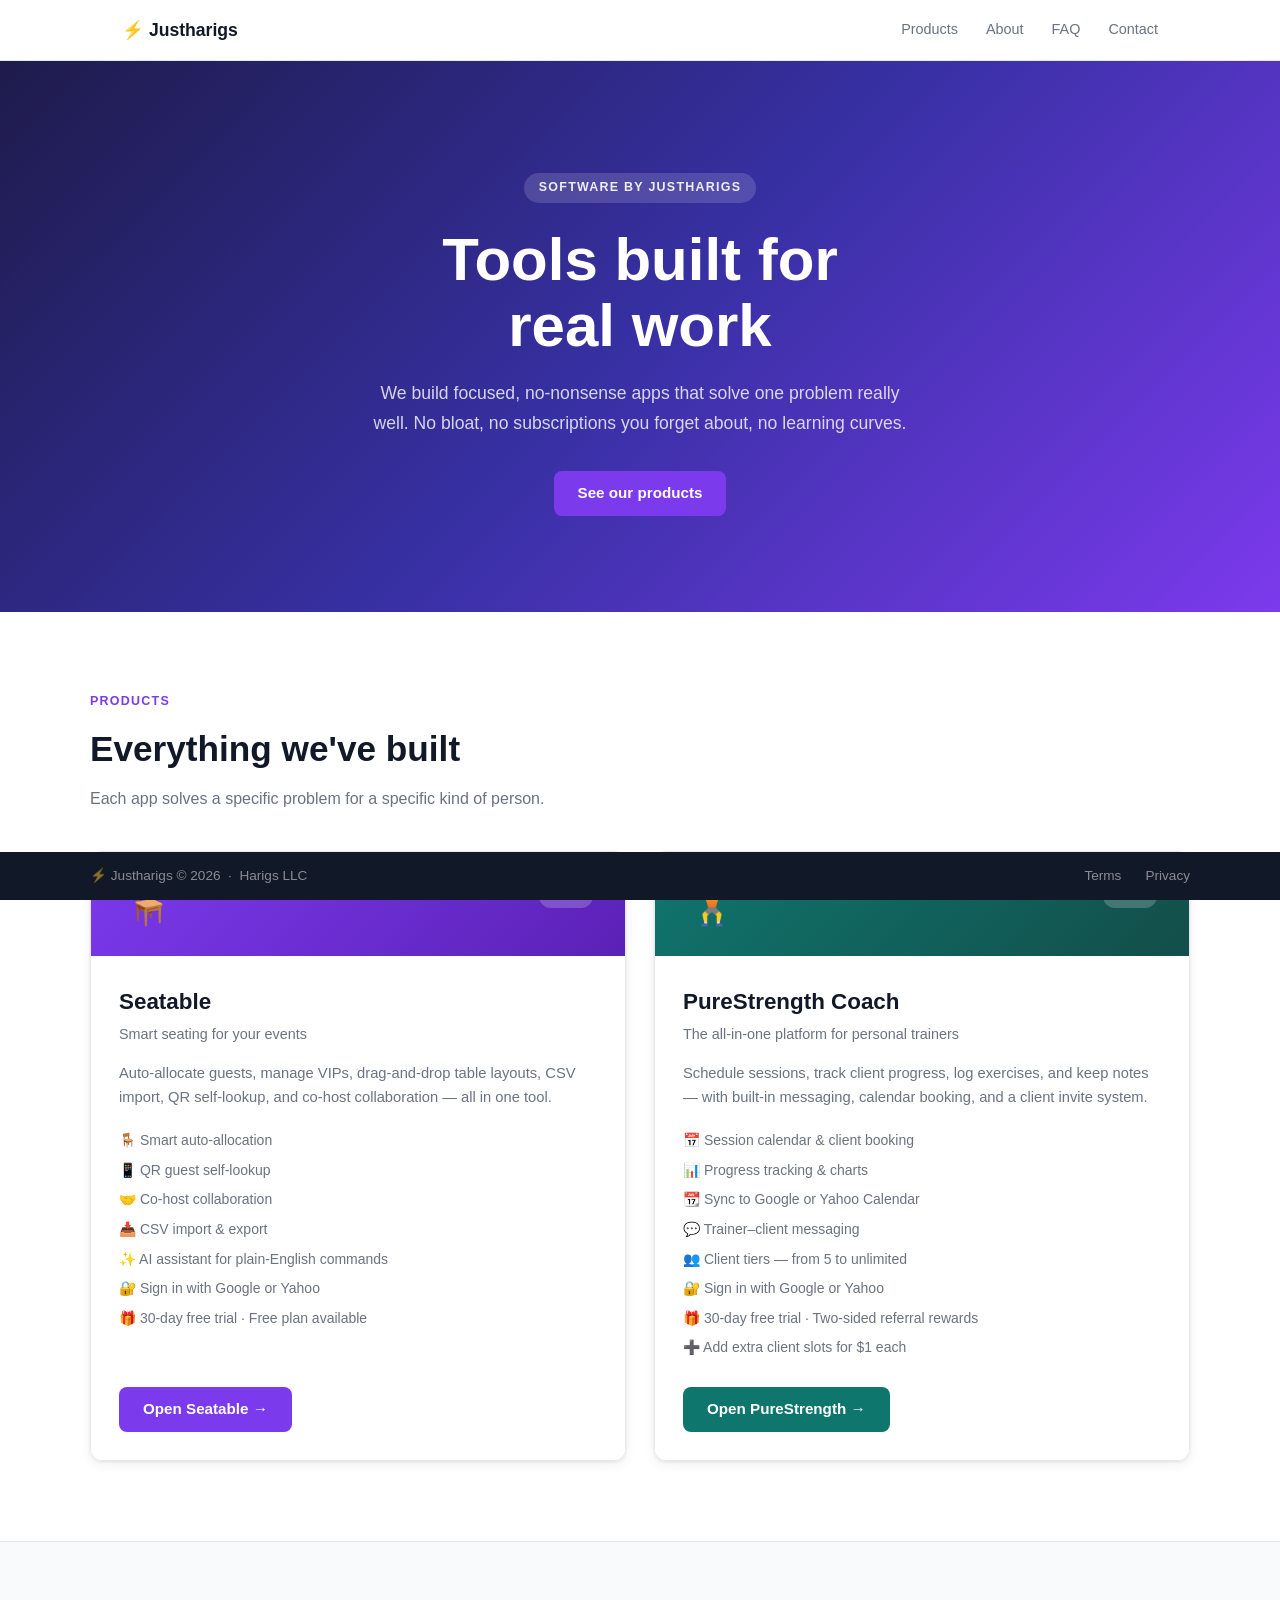
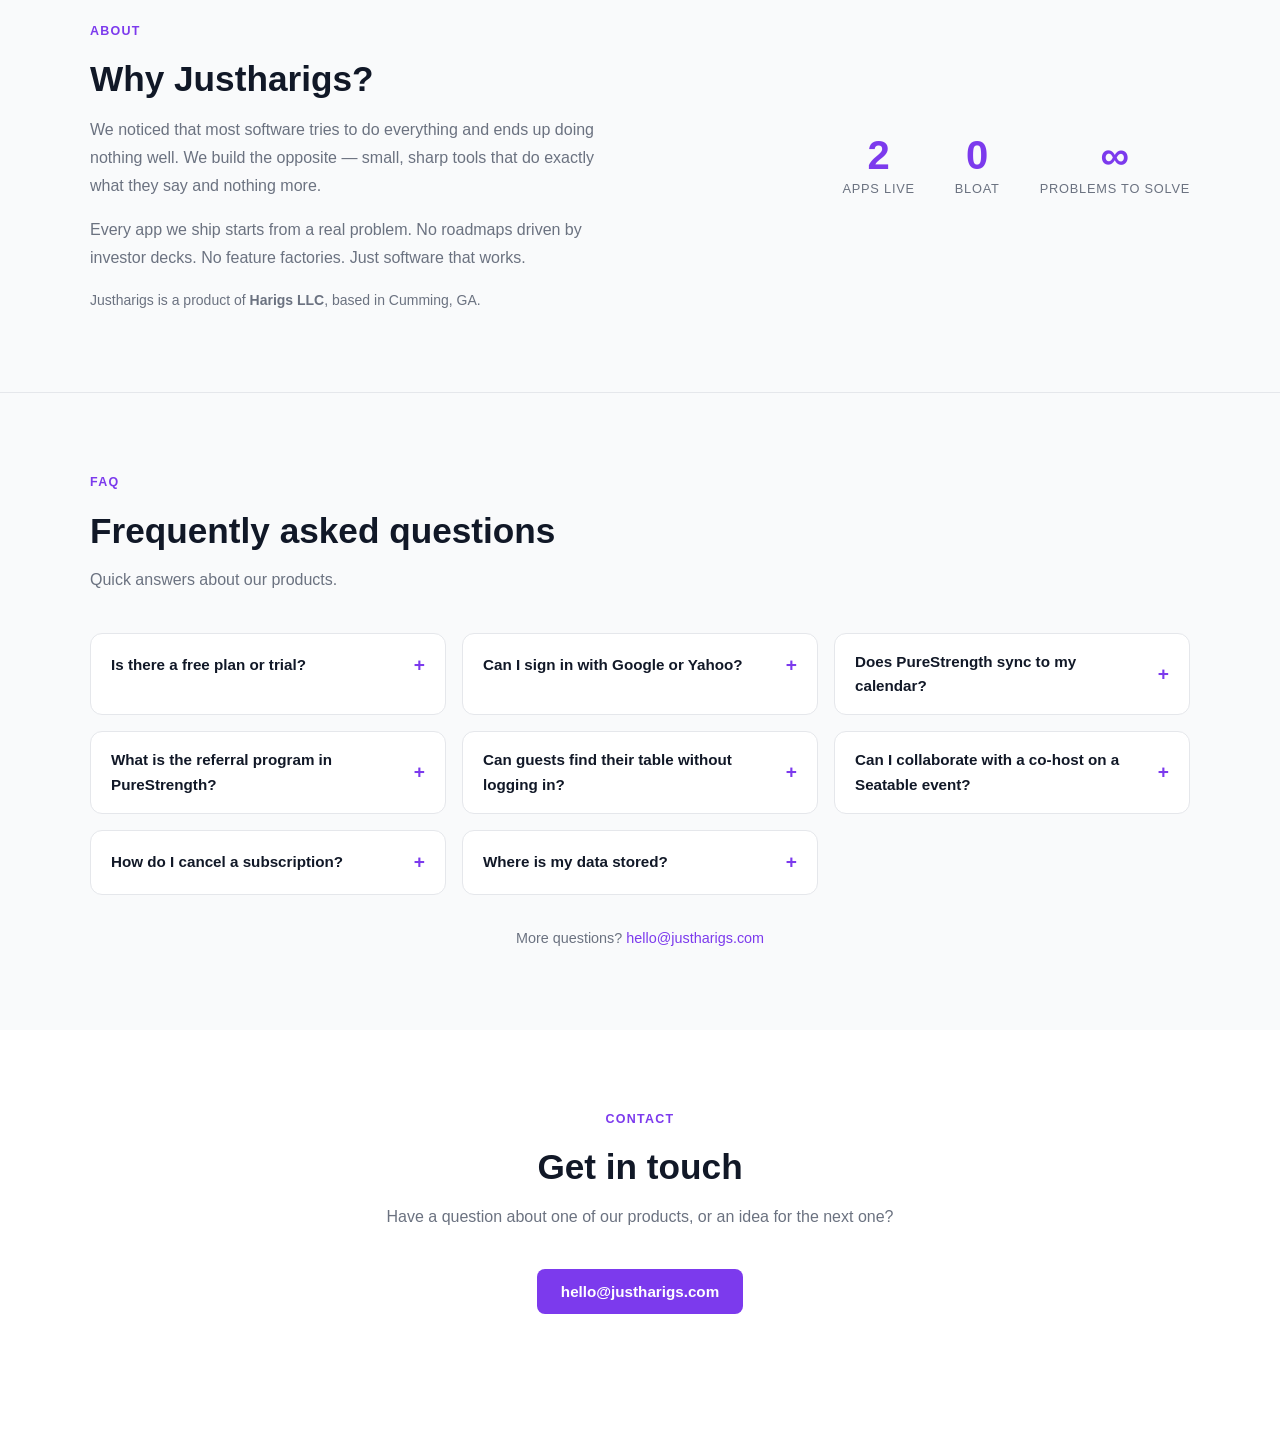
==== index.html @ 5dafa881 "fix: fixed footer, remove duplicate nav links, update Yahoo privacy - Footer is now position: fixed " ====
<!DOCTYPE html>
<html lang="en">
<head>
  <meta charset="UTF-8" />
  <meta name="viewport" content="width=device-width, initial-scale=1.0" />
  <title>Justharigs — Tools built for real work</title>
  <link rel="icon" href="data:image/svg+xml,<svg xmlns=%22http://www.w3.org/2000/svg%22 viewBox=%220 0 100 100%22><text y=%22.9em%22 font-size=%2290%22>⚡</text></svg>">
  <link rel="stylesheet" href="css/style.css" />
</head>
<body>

  <!-- HEADER -->
  <header class="site-header">
    <div class="header-inner">
      <a href="/" class="logo">⚡ Justharigs</a>
      <nav class="header-nav">
        <a href="#products" class="nav-link">Products</a>
        <a href="#about" class="nav-link">About</a>
        <a href="#faq" class="nav-link">FAQ</a>
        <a href="#contact" class="nav-link">Contact</a>
      </nav>
    </div>
  </header>

  <!-- HERO -->
  <section class="hero">
    <div class="hero-inner">
      <div class="hero-label">Software by Justharigs</div>
      <h1>Tools built for<br>real work</h1>
      <p class="hero-sub">We build focused, no-nonsense apps that solve one problem really well. No bloat, no subscriptions you forget about, no learning curves.</p>
      <a href="#products" class="btn btn-primary">See our products</a>
    </div>
  </section>

  <!-- PRODUCTS -->
  <section class="products" id="products">
    <div class="section-inner">
      <div class="section-label">Products</div>
      <h2>Everything we've built</h2>
      <p class="section-sub">Each app solves a specific problem for a specific kind of person.</p>

      <div class="product-grid">

        <!-- Seatable -->
        <div class="product-card">
          <div class="product-card-header" style="background: linear-gradient(135deg, #7C3AED, #5B21B6)">
            <div class="product-icon">🪑</div>
            <div class="product-badge">Beta</div>
          </div>
          <div class="product-card-body">
            <h3>Seatable</h3>
            <p class="product-tagline">Smart seating for your events</p>
            <p class="product-desc">Auto-allocate guests, manage VIPs, drag-and-drop table layouts, CSV import, QR self-lookup, and co-host collaboration — all in one tool.</p>
            <ul class="product-features">
              <li>🪑 Smart auto-allocation</li>
              <li>📱 QR guest self-lookup</li>
              <li>🤝 Co-host collaboration</li>
              <li>📥 CSV import &amp; export</li>
              <li>✨ AI assistant for plain-English commands</li>
              <li>🔐 Sign in with Google or Yahoo</li>
              <li>🎁 30-day free trial · Free plan available</li>
            </ul>
            <div class="product-card-footer">
              <a href="https://seatablebeta.justharigs.com" class="btn btn-primary" target="_blank" rel="noopener">Open Seatable →</a>
            </div>
          </div>
        </div>

        <!-- PureStrength Coach -->
        <div class="product-card">
          <div class="product-card-header" style="background: linear-gradient(135deg, #0F766E, #134E4A)">
            <div class="product-icon">🏋️</div>
            <div class="product-badge">Beta</div>
          </div>
          <div class="product-card-body">
            <h3>PureStrength Coach</h3>
            <p class="product-tagline">The all-in-one platform for personal trainers</p>
            <p class="product-desc">Schedule sessions, track client progress, log exercises, and keep notes — with built-in messaging, calendar booking, and a client invite system.</p>
            <ul class="product-features">
              <li>📅 Session calendar &amp; client booking</li>
              <li>📊 Progress tracking &amp; charts</li>
              <li>📆 Sync to Google or Yahoo Calendar</li>
              <li>💬 Trainer–client messaging</li>
              <li>👥 Client tiers — from 5 to unlimited</li>
              <li>🔐 Sign in with Google or Yahoo</li>
              <li>🎁 30-day free trial · Two-sided referral rewards</li>
              <li>➕ Add extra client slots for $1 each</li>
            </ul>
            <div class="product-card-footer">
              <a href="https://purestrengthdev.justharigs.com" class="btn btn-teal" target="_blank" rel="noopener">Open PureStrength →</a>
            </div>
          </div>
        </div>

      </div>
    </div>
  </section>

  <!-- PRICING - removed, to be added back dynamically later -->
  <!--
  <section class="pricing-section" id="pricing">
    <div class="section-inner">
      <div class="section-label">Pricing</div>
      <h2>Simple, transparent pricing</h2>
      <p class="section-sub">Both apps include a 30-day free trial. No credit card required to start.</p>

      <div class="pricing-app-block">
        <div class="pricing-app-title">
          <span class="pricing-app-icon">🪑</span>
          <span>Seatable</span>
          <span class="pricing-app-sub">Smart seating for your events</span>
        </div>
        <div class="pricing-grid">
          <div class="pricing-card">
            <div class="pricing-tier">Free</div>
            <div class="pricing-price"><span class="pricing-amount">$0</span><span class="pricing-period">/month</span></div>
            <ul class="pricing-features">
              <li>1 active event at a time</li>
              <li>Up to 5 tables per event</li>
              <li>Up to 25 guests per event</li>
              <li>Table layout &amp; drag-and-drop</li>
              <li>CSV import &amp; QR lookup</li>
            </ul>
            <a href="https://seatablebeta.justharigs.com" class="btn btn-outline-primary" target="_blank" rel="noopener">Get Started Free</a>
          </div>
          <div class="pricing-card">
            <div class="pricing-tier">Starter</div>
            <div class="pricing-price"><span class="pricing-amount">$3</span><span class="pricing-period">/month</span></div>
            <ul class="pricing-features">
              <li>3 active events at a time</li>
              <li>Up to 15 tables per event</li>
              <li>Up to 100 guests per event</li>
              <li>Table layout &amp; drag-and-drop</li>
              <li>CSV import &amp; QR lookup</li>
            </ul>
            <a href="https://seatablebeta.justharigs.com" class="btn btn-outline-primary" target="_blank" rel="noopener">Get Started</a>
          </div>
          <div class="pricing-card">
            <div class="pricing-tier">Occasional</div>
            <div class="pricing-price"><span class="pricing-amount">$5</span><span class="pricing-period">/month</span></div>
            <ul class="pricing-features">
              <li>5 active events at a time</li>
              <li>5 new events per month</li>
              <li>Unlimited tables</li>
              <li>Unlimited guests</li>
              <li>CSV import &amp; QR lookup</li>
            </ul>
            <a href="https://seatablebeta.justharigs.com" class="btn btn-outline-primary" target="_blank" rel="noopener">Get Started</a>
          </div>
          <div class="pricing-card pricing-card-popular">
            <div class="pricing-popular-badge">Most Popular</div>
            <div class="pricing-tier">Professional</div>
            <div class="pricing-price"><span class="pricing-amount">$10</span><span class="pricing-period">/month</span></div>
            <ul class="pricing-features">
              <li>Unlimited active events</li>
              <li>Unlimited events per month</li>
              <li>Unlimited tables &amp; guests</li>
              <li>Co-host collaboration</li>
              <li>✨ AI assistant</li>
            </ul>
            <a href="https://seatablebeta.justharigs.com" class="btn btn-primary" target="_blank" rel="noopener">Get Started</a>
          </div>
          <div class="pricing-card">
            <div class="pricing-tier">Enterprise</div>
            <div class="pricing-price"><span class="pricing-amount">$25</span><span class="pricing-period">/month</span></div>
            <ul class="pricing-features">
              <li>Unlimited active events</li>
              <li>Unlimited events per month</li>
              <li>Unlimited tables &amp; guests</li>
              <li>Co-host collaboration</li>
              <li>✨ AI assistant</li>
            </ul>
            <a href="https://seatablebeta.justharigs.com" class="btn btn-outline-primary" target="_blank" rel="noopener">Get Started</a>
          </div>
        </div>
      </div>

      <div class="pricing-app-block">
        <div class="pricing-app-title">
          <span class="pricing-app-icon">🏋️</span>
          <span>PureStrength Coach</span>
          <span class="pricing-app-sub">Personal trainer platform</span>
        </div>
        <div class="pricing-grid">
          <div class="pricing-card">
            <div class="pricing-tier">Starter</div>
            <div class="pricing-price"><span class="pricing-amount">$9</span><span class="pricing-period">/month</span></div>
            <ul class="pricing-features">
              <li>Up to 5 clients</li>
              <li>Session calendar</li>
              <li>Exercise library</li>
              <li>Progress tracking</li>
              <li>Google or Yahoo sign-in</li>
            </ul>
            <a href="https://purestrengthdev.justharigs.com/signup/trainer" class="btn btn-outline-teal" target="_blank" rel="noopener">Start Free Trial</a>
          </div>
          <div class="pricing-card">
            <div class="pricing-tier">Basic</div>
            <div class="pricing-price"><span class="pricing-amount">$19</span><span class="pricing-period">/month</span></div>
            <ul class="pricing-features">
              <li>Up to 15 clients</li>
              <li>Session calendar</li>
              <li>Exercise library</li>
              <li>Progress tracking</li>
              <li>Google or Yahoo sign-in</li>
            </ul>
            <a href="https://purestrengthdev.justharigs.com/signup/trainer" class="btn btn-outline-teal" target="_blank" rel="noopener">Start Free Trial</a>
          </div>
          <div class="pricing-card">
            <div class="pricing-tier">Professional</div>
            <div class="pricing-price"><span class="pricing-amount">$29</span><span class="pricing-period">/month</span></div>
            <ul class="pricing-features">
              <li>Up to 30 clients</li>
              <li>Session calendar</li>
              <li>Exercise library</li>
              <li>Progress tracking</li>
              <li>Session &amp; exercise notes</li>
            </ul>
            <a href="https://purestrengthdev.justharigs.com/signup/trainer" class="btn btn-outline-teal" target="_blank" rel="noopener">Start Free Trial</a>
          </div>
          <div class="pricing-card pricing-card-popular pricing-card-popular-teal">
            <div class="pricing-popular-badge pricing-popular-badge-teal">Most Popular</div>
            <div class="pricing-tier">Growth</div>
            <div class="pricing-price"><span class="pricing-amount">$49</span><span class="pricing-period">/month</span></div>
            <ul class="pricing-features">
              <li>Up to 60 clients</li>
              <li>Session calendar</li>
              <li>Exercise library</li>
              <li>Progress tracking</li>
              <li>Trainer–client messaging</li>
            </ul>
            <a href="https://purestrengthdev.justharigs.com/signup/trainer" class="btn btn-teal" target="_blank" rel="noopener">Start Free Trial</a>
          </div>
          <div class="pricing-card">
            <div class="pricing-tier">Enterprise</div>
            <div class="pricing-price"><span class="pricing-amount">$79</span><span class="pricing-period">/month</span></div>
            <ul class="pricing-features">
              <li>Unlimited clients</li>
              <li>Session calendar</li>
              <li>Exercise library</li>
              <li>Progress tracking</li>
              <li>Trainer–client messaging</li>
            </ul>
            <a href="https://purestrengthdev.justharigs.com/signup/trainer" class="btn btn-outline-teal" target="_blank" rel="noopener">Start Free Trial</a>
          </div>
        </div>
        <p class="pricing-addon-note">Need more clients? Add 5 extra slots for $5 anytime. Refer a trainer — both of you get 50% off your first month together.</p>
      </div>
    </div>
  </section>
  -->

  <!-- ABOUT -->
  <section class="about" id="about">
    <div class="section-inner about-inner">
      <div>
        <div class="section-label">About</div>
        <h2>Why Justharigs?</h2>
        <p>We noticed that most software tries to do everything and ends up doing nothing well. We build the opposite — small, sharp tools that do exactly what they say and nothing more.</p>
        <p>Every app we ship starts from a real problem. No roadmaps driven by investor decks. No feature factories. Just software that works.</p>
        <p style="margin-top:.5rem;font-size:.875rem;color:var(--text-muted)">Justharigs is a product of <strong>Harigs LLC</strong>, based in Cumming, GA.</p>
      </div>
      <div class="about-stats">
        <div class="stat">
          <div class="stat-num">2</div>
          <div class="stat-label">Apps live</div>
        </div>
        <div class="stat">
          <div class="stat-num">0</div>
          <div class="stat-label">Bloat</div>
        </div>
        <div class="stat">
          <div class="stat-num">∞</div>
          <div class="stat-label">Problems to solve</div>
        </div>
      </div>
    </div>
  </section>

  <!-- FAQ -->
  <section class="faq-section" id="faq">
    <div class="section-inner">
      <div class="section-label">FAQ</div>
      <h2>Frequently asked questions</h2>
      <p class="section-sub">Quick answers about our products.</p>
      <div class="faq-grid">

        <details class="faq-card">
          <summary>Is there a free plan or trial?</summary>
          <p>Seatable has a permanent free tier (1 event, 5 tables, 25 guests). PureStrength Coach offers a 30-day free trial on all paid plans — no credit card required to start.</p>
        </details>

        <details class="faq-card">
          <summary>Can I sign in with Google or Yahoo?</summary>
          <p>Yes. Both apps support Google OAuth and Yahoo OAuth sign-in. You can also use email + password if you prefer.</p>
        </details>

        <details class="faq-card">
          <summary>Does PureStrength sync to my calendar?</summary>
          <p>Yes. Trainers can connect Google Calendar or Yahoo Calendar in Settings. Every session you schedule is automatically added as a calendar event. You can disconnect at any time.</p>
        </details>

        <details class="faq-card">
          <summary>What is the referral program in PureStrength?</summary>
          <p>Share your unique referral link with other trainers. When they sign up and subscribe, you both get 50% off your next paid month. No limit on referrals.</p>
        </details>

        <details class="faq-card">
          <summary>Can guests find their table without logging in?</summary>
          <p>Yes. Seatable generates a QR code when you publish your event. Guests scan it and type their name — no account needed. Works on any phone.</p>
        </details>

        <details class="faq-card">
          <summary>Can I collaborate with a co-host on a Seatable event?</summary>
          <p>Yes. Invite up to 2 co-hosts from the Co-hosts tab inside your event. Co-hosts can edit participants, manage seating, and publish the event.</p>
        </details>

        <details class="faq-card">
          <summary>How do I cancel a subscription?</summary>
          <p>Cancel any time from Account Settings → Manage Billing inside the app. You keep access until the end of your current billing period — no questions asked.</p>
        </details>

        <details class="faq-card">
          <summary>Where is my data stored?</summary>
          <p>All data is stored in AWS DynamoDB in the US-East-2 (Ohio) region with HTTPS encryption in transit. We never sell your data or use it for advertising.</p>
        </details>

      </div>
      <p style="text-align:center;margin-top:2rem;color:var(--text-muted);font-size:.9rem">More questions? <a href="mailto:hello@justharigs.com" style="color:var(--primary)">hello@justharigs.com</a></p>
    </div>
  </section>

  <!-- CONTACT -->
  <section class="contact" id="contact">
    <div class="section-inner" style="text-align:center">
      <div class="section-label">Contact</div>
      <h2>Get in touch</h2>
      <p class="section-sub">Have a question about one of our products, or an idea for the next one?</p>
      <a href="mailto:hello@justharigs.com" class="btn btn-primary">hello@justharigs.com</a>
    </div>
  </section>

  <!-- FOOTER -->
  <footer class="site-footer">
    <div class="footer-inner">
      <span>⚡ Justharigs &copy; 2026 &nbsp;·&nbsp; Harigs LLC</span>
      <nav class="footer-nav">
        <a href="terms.html">Terms</a>
        <a href="privacy.html">Privacy</a>
      </nav>
    </div>
  </footer>

</body>
</html>
---- css/style.css ----
/* ── Reset & base ── */
*, *::before, *::after { box-sizing: border-box; margin: 0; padding: 0; }

:root {
  --primary:    #7C3AED;
  --primary-dk: #5B21B6;
  --teal:       #0F766E;
  --teal-dk:    #134E4A;
  --text:       #111827;
  --text-muted: #6B7280;
  --bg:         #FFFFFF;
  --card-bg:    #F9FAFB;
  --border:     #E5E7EB;
  --radius:     12px;
  --shadow:     0 1px 3px rgba(0,0,0,.08), 0 4px 12px rgba(0,0,0,.06);
  --shadow-lg:  0 8px 30px rgba(0,0,0,.12);
  --transition: .18s ease;
}

body {
  font-family: -apple-system, BlinkMacSystemFont, 'Segoe UI', Roboto, sans-serif;
  color: var(--text);
  background: var(--bg);
  line-height: 1.6;
  padding-bottom: 48px;
}

a { color: inherit; text-decoration: none; }
ul { list-style: none; padding: 0; }

/* ── Buttons ── */
.btn {
  display: inline-block;
  padding: .65rem 1.5rem;
  border-radius: 8px;
  font-size: .95rem;
  font-weight: 600;
  cursor: pointer;
  border: none;
  transition: opacity var(--transition), transform var(--transition);
}
.btn:hover { opacity: .88; transform: translateY(-1px); }
.btn-primary { background: var(--primary); color: #fff; }
.btn-teal    { background: var(--teal);    color: #fff; }

/* ── Header ── */
.site-header {
  position: sticky; top: 0; z-index: 100;
  background: rgba(255,255,255,.92);
  backdrop-filter: blur(10px);
  border-bottom: 1px solid var(--border);
}
.header-inner {
  max-width: 1100px; margin: 0 auto; padding: 0 2rem;
  display: flex; align-items: center; justify-content: space-between;
  height: 60px;
}
.logo {
  font-size: 1.1rem; font-weight: 800; color: var(--text);
  display: flex; align-items: center; gap: .4rem;
}
.header-nav { display: flex; align-items: center; gap: 1.75rem; }
.nav-link { font-size: .9rem; font-weight: 500; color: var(--text-muted); transition: color var(--transition); }
.nav-link:hover { color: var(--text); }

/* ── Hero ── */
.hero {
  background: linear-gradient(135deg, #1E1B4B 0%, #3730A3 50%, #7C3AED 100%);
  padding: 7rem 2rem 6rem;
  text-align: center;
  color: #fff;
}
.hero-inner { max-width: 680px; margin: 0 auto; }
.hero-label {
  display: inline-block;
  font-size: .78rem; font-weight: 700; letter-spacing: .1em; text-transform: uppercase;
  background: rgba(255,255,255,.15); color: rgba(255,255,255,.9);
  padding: .3rem .9rem; border-radius: 999px; margin-bottom: 1.5rem;
}
.hero h1 {
  font-size: clamp(2.5rem, 5vw, 3.75rem);
  font-weight: 900; line-height: 1.1;
  margin-bottom: 1.25rem;
}
.hero-sub {
  font-size: 1.1rem; line-height: 1.7;
  color: rgba(255,255,255,.8);
  margin-bottom: 2rem; max-width: 540px; margin-left: auto; margin-right: auto;
}

/* ── Section shared ── */
.section-inner { max-width: 1100px; margin: 0 auto; }
.section-label {
  font-size: .78rem; font-weight: 700; letter-spacing: .1em; text-transform: uppercase;
  color: var(--primary); margin-bottom: .6rem;
}
.section-inner h2 { font-size: clamp(1.6rem, 3vw, 2.2rem); font-weight: 800; margin-bottom: .5rem; }
.section-sub { color: var(--text-muted); font-size: 1rem; margin-bottom: 2.5rem; max-width: 520px; }

/* ── Products ── */
.products { padding: 5rem 2rem; background: var(--bg); }
.product-grid {
  display: grid;
  grid-template-columns: repeat(auto-fit, minmax(320px, 1fr));
  gap: 1.75rem;
  margin-top: 2.5rem;
}
.product-card {
  border-radius: var(--radius);
  border: 1px solid var(--border);
  overflow: hidden;
  box-shadow: var(--shadow);
  transition: transform var(--transition), box-shadow var(--transition);
  display: flex; flex-direction: column;
}
.product-card:hover { transform: translateY(-4px); box-shadow: var(--shadow-lg); }

.product-card-header {
  padding: 2rem;
  display: flex; align-items: flex-start; justify-content: space-between;
}
.product-icon { font-size: 2.5rem; line-height: 1; }
.product-badge {
  font-size: .7rem; font-weight: 700; letter-spacing: .07em; text-transform: uppercase;
  background: rgba(255,255,255,.2); color: #fff;
  padding: .2rem .65rem; border-radius: 999px;
}

.product-card-body {
  padding: 1.75rem;
  display: flex; flex-direction: column; flex: 1;
  background: var(--bg);
}
.product-card-body h3 { font-size: 1.4rem; font-weight: 800; margin-bottom: .2rem; }
.product-tagline { font-size: .9rem; color: var(--text-muted); margin-bottom: 1rem; }
.product-desc { font-size: .92rem; color: var(--text-muted); line-height: 1.6; margin-bottom: 1.25rem; }

.product-features { display: flex; flex-direction: column; gap: .45rem; margin-bottom: 1.75rem; }
.product-features li { font-size: .875rem; color: var(--text-muted); }

.product-card-footer { margin-top: auto; }

/* ── Pricing ── */
.pricing-section { padding: 5rem 2rem; background: var(--card-bg); border-top: 1px solid var(--border); border-bottom: 1px solid var(--border); }

.pricing-app-block { margin-top: 3rem; }
.pricing-app-block + .pricing-app-block { margin-top: 4rem; padding-top: 3rem; border-top: 1px solid var(--border); }

.pricing-app-title {
  display: flex; align-items: center; gap: .75rem;
  font-size: 1.2rem; font-weight: 800; margin-bottom: 1.5rem;
}
.pricing-app-icon { font-size: 1.4rem; line-height: 1; }
.pricing-app-sub { font-size: .85rem; font-weight: 400; color: var(--text-muted); margin-left: .25rem; }

.pricing-grid {
  display: grid;
  grid-template-columns: repeat(auto-fit, minmax(185px, 1fr));
  gap: 1rem;
  align-items: start;
}

.pricing-card {
  position: relative;
  background: var(--bg);
  border: 1px solid var(--border);
  border-radius: var(--radius);
  padding: 1.5rem;
  display: flex; flex-direction: column;
  box-shadow: var(--shadow);
  transition: transform var(--transition), box-shadow var(--transition);
}
.pricing-card:hover { transform: translateY(-3px); box-shadow: var(--shadow-lg); }

.pricing-card-popular {
  border: 2px solid var(--primary);
  box-shadow: 0 6px 24px rgba(124,58,237,.15);
}
.pricing-card-popular-teal {
  border-color: var(--teal);
  box-shadow: 0 6px 24px rgba(15,118,110,.15);
}

.pricing-popular-badge {
  position: absolute; top: -13px; left: 50%; transform: translateX(-50%);
  background: var(--primary); color: #fff;
  font-size: .7rem; font-weight: 700; letter-spacing: .04em; text-transform: uppercase;
  padding: .2rem .75rem; border-radius: 999px; white-space: nowrap;
}
.pricing-popular-badge-teal { background: var(--teal); }

.pricing-tier { font-weight: 700; font-size: .9rem; color: var(--text); margin-bottom: .6rem; }

.pricing-price { margin-bottom: .75rem; line-height: 1; }
.pricing-amount { font-size: 2rem; font-weight: 900; color: var(--text); }
.pricing-period { font-size: .85rem; color: var(--text-muted); margin-left: .1rem; }

.pricing-features {
  flex: 1;
  display: flex; flex-direction: column; gap: .4rem;
  margin-bottom: 1.25rem;
}
.pricing-features li {
  font-size: .8rem; color: var(--text-muted); padding-left: 1rem; position: relative;
}
.pricing-features li::before { content: '✓'; position: absolute; left: 0; color: #22c55e; font-weight: 700; }

.btn-outline-primary {
  display: inline-block; width: 100%; text-align: center;
  padding: .55rem 1rem; border-radius: 8px;
  font-size: .875rem; font-weight: 600; cursor: pointer;
  border: 2px solid var(--primary); color: var(--primary); background: transparent;
  transition: background var(--transition), color var(--transition);
}
.btn-outline-primary:hover { background: var(--primary); color: #fff; }

.btn-outline-teal {
  display: inline-block; width: 100%; text-align: center;
  padding: .55rem 1rem; border-radius: 8px;
  font-size: .875rem; font-weight: 600; cursor: pointer;
  border: 2px solid var(--teal); color: var(--teal); background: transparent;
  transition: background var(--transition), color var(--transition);
}
.btn-outline-teal:hover { background: var(--teal); color: #fff; }

.pricing-card .btn-primary,
.pricing-card .btn-teal {
  display: block; width: 100%; text-align: center;
  padding: .55rem 1rem; font-size: .875rem;
}

.pricing-addon-note {
  margin-top: 1.25rem;
  font-size: .85rem; color: var(--text-muted);
  text-align: center;
}

/* ── About ── */
.about { padding: 5rem 2rem; background: var(--card-bg); border-top: 1px solid var(--border); border-bottom: 1px solid var(--border); }
.about-inner {
  display: grid;
  grid-template-columns: 1fr auto;
  gap: 4rem;
  align-items: center;
}
.about-inner p { color: var(--text-muted); line-height: 1.75; margin-bottom: 1rem; max-width: 520px; }
.about-inner p:last-child { margin-bottom: 0; }
.about-stats { display: flex; gap: 2.5rem; flex-shrink: 0; }
.stat { text-align: center; }
.stat-num { font-size: 2.5rem; font-weight: 900; color: var(--primary); line-height: 1; }
.stat-label { font-size: .8rem; color: var(--text-muted); margin-top: .25rem; text-transform: uppercase; letter-spacing: .06em; }

/* ── FAQ ── */
.faq-section { padding: 5rem 2rem; background: var(--card-bg); }
.faq-grid { display: grid; grid-template-columns: repeat(auto-fill, minmax(320px, 1fr)); gap: 1rem; margin-top: 2rem; }
.faq-card { background: var(--bg); border: 1.5px solid var(--border); border-radius: var(--radius); padding: 0; overflow: hidden; }
.faq-card summary { padding: 1rem 1.25rem; font-weight: 600; font-size: .95rem; cursor: pointer; list-style: none; display: flex; justify-content: space-between; align-items: center; gap: .75rem; color: var(--text); }
.faq-card summary::-webkit-details-marker { display: none; }
.faq-card summary::after { content: '+'; font-size: 1.2rem; color: var(--primary); flex-shrink: 0; }
details[open].faq-card summary::after { content: '−'; }
.faq-card p { padding: 0 1.25rem 1rem; font-size: .875rem; line-height: 1.7; color: var(--text-muted); margin: 0; }

/* ── Contact ── */
.contact { padding: 5rem 2rem; background: var(--bg); }
.contact .section-sub { margin-left: auto; margin-right: auto; }

/* ── Footer ── */
.site-footer {
  background: var(--text);
  color: rgba(255,255,255,.5);
  padding: 0 2rem;
  position: fixed;
  bottom: 0; left: 0; right: 0;
  height: 48px;
  z-index: 100;
}
.footer-inner {
  max-width: 1100px; margin: 0 auto; height: 100%;
  display: flex; align-items: center; justify-content: space-between;
  font-size: .85rem;
}
.footer-nav { display: flex; gap: 1.5rem; }
.footer-nav a { color: rgba(255,255,255,.5); transition: color var(--transition); }
.footer-nav a:hover { color: #fff; }

/* ── Responsive ── */
@media (max-width: 700px) {
  .hero { padding: 4rem 1.25rem; }
  .products, .about, .contact, .faq-section { padding: 3rem 1.25rem; }
  .faq-grid { grid-template-columns: 1fr; }
  .pricing-section { padding: 3rem 1.25rem; }
  .pricing-grid { grid-template-columns: repeat(auto-fit, minmax(160px, 1fr)); }
  .about-inner { grid-template-columns: 1fr; gap: 2rem; }
  .about-stats { justify-content: center; }
  .site-footer { height: auto; padding: .75rem 1.25rem; }
  .footer-inner { flex-direction: column; gap: .5rem; text-align: center; height: auto; }
  body { padding-bottom: 72px; }
}
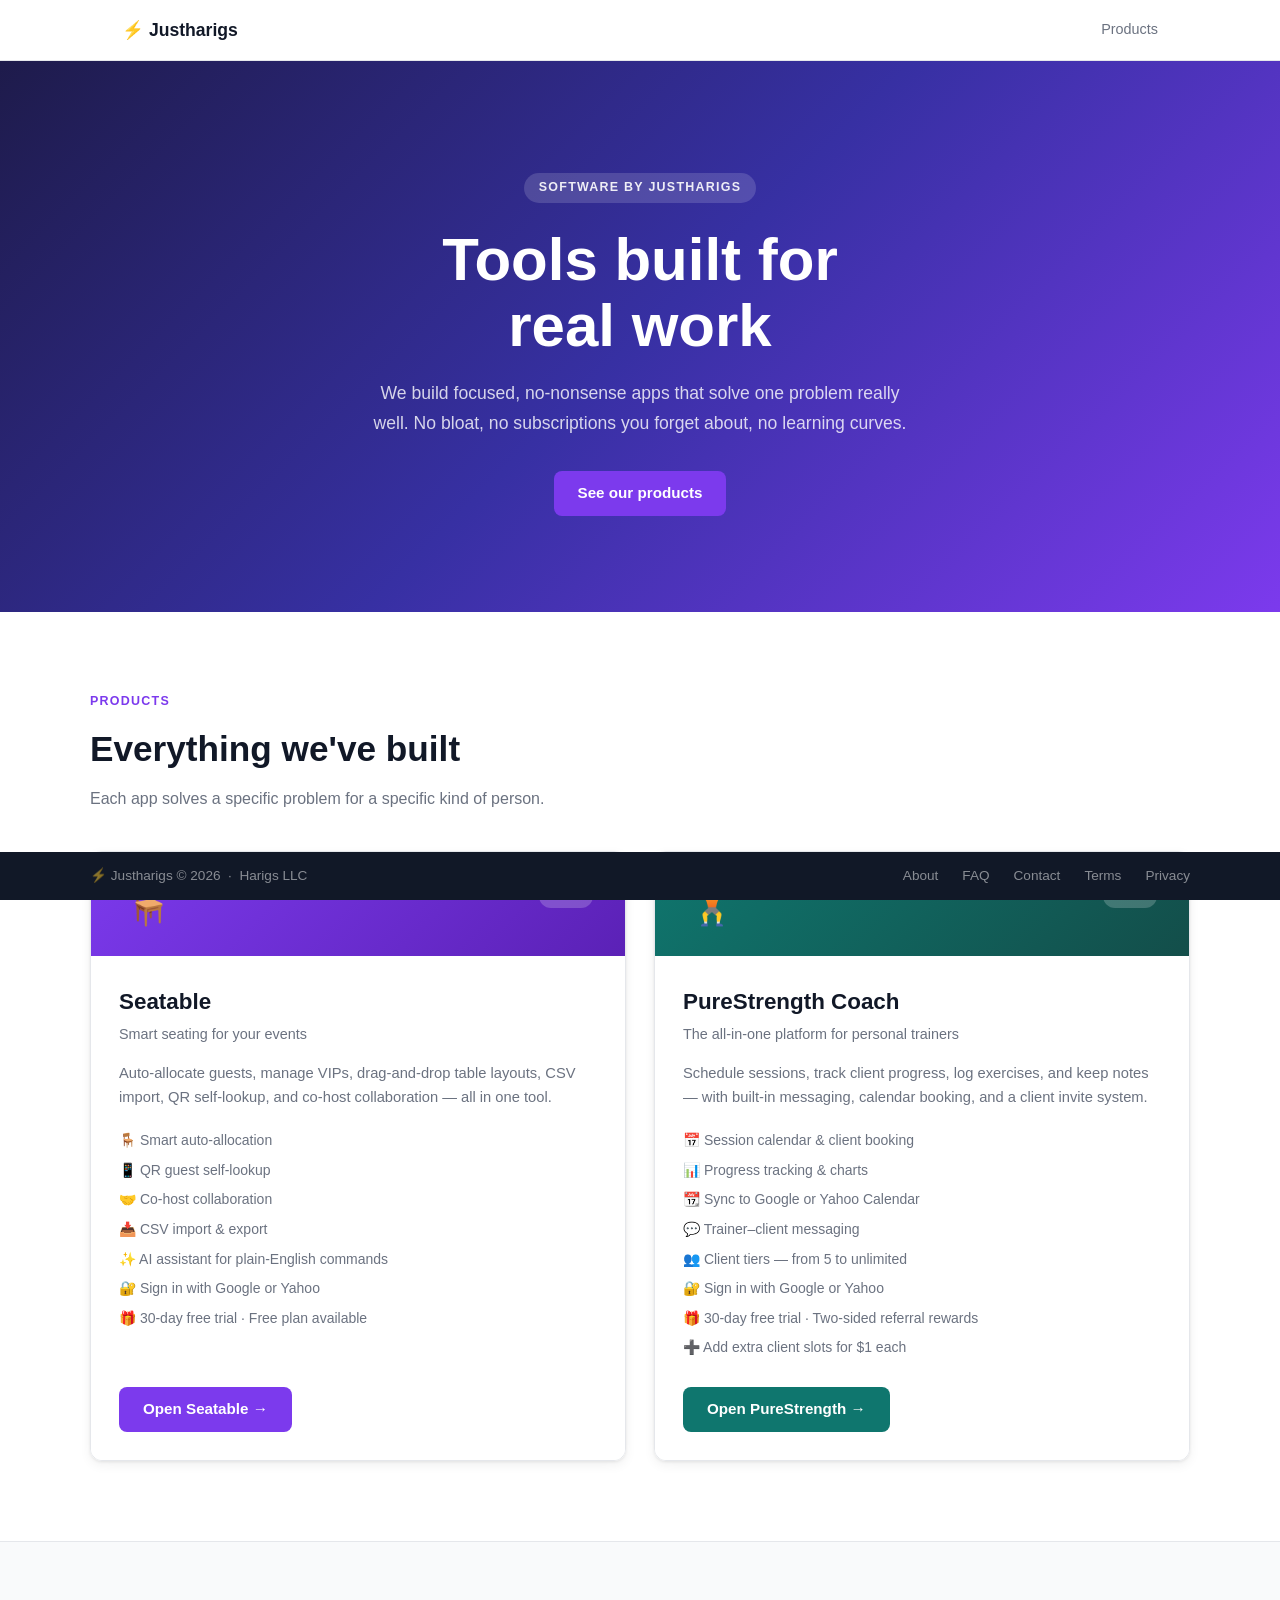
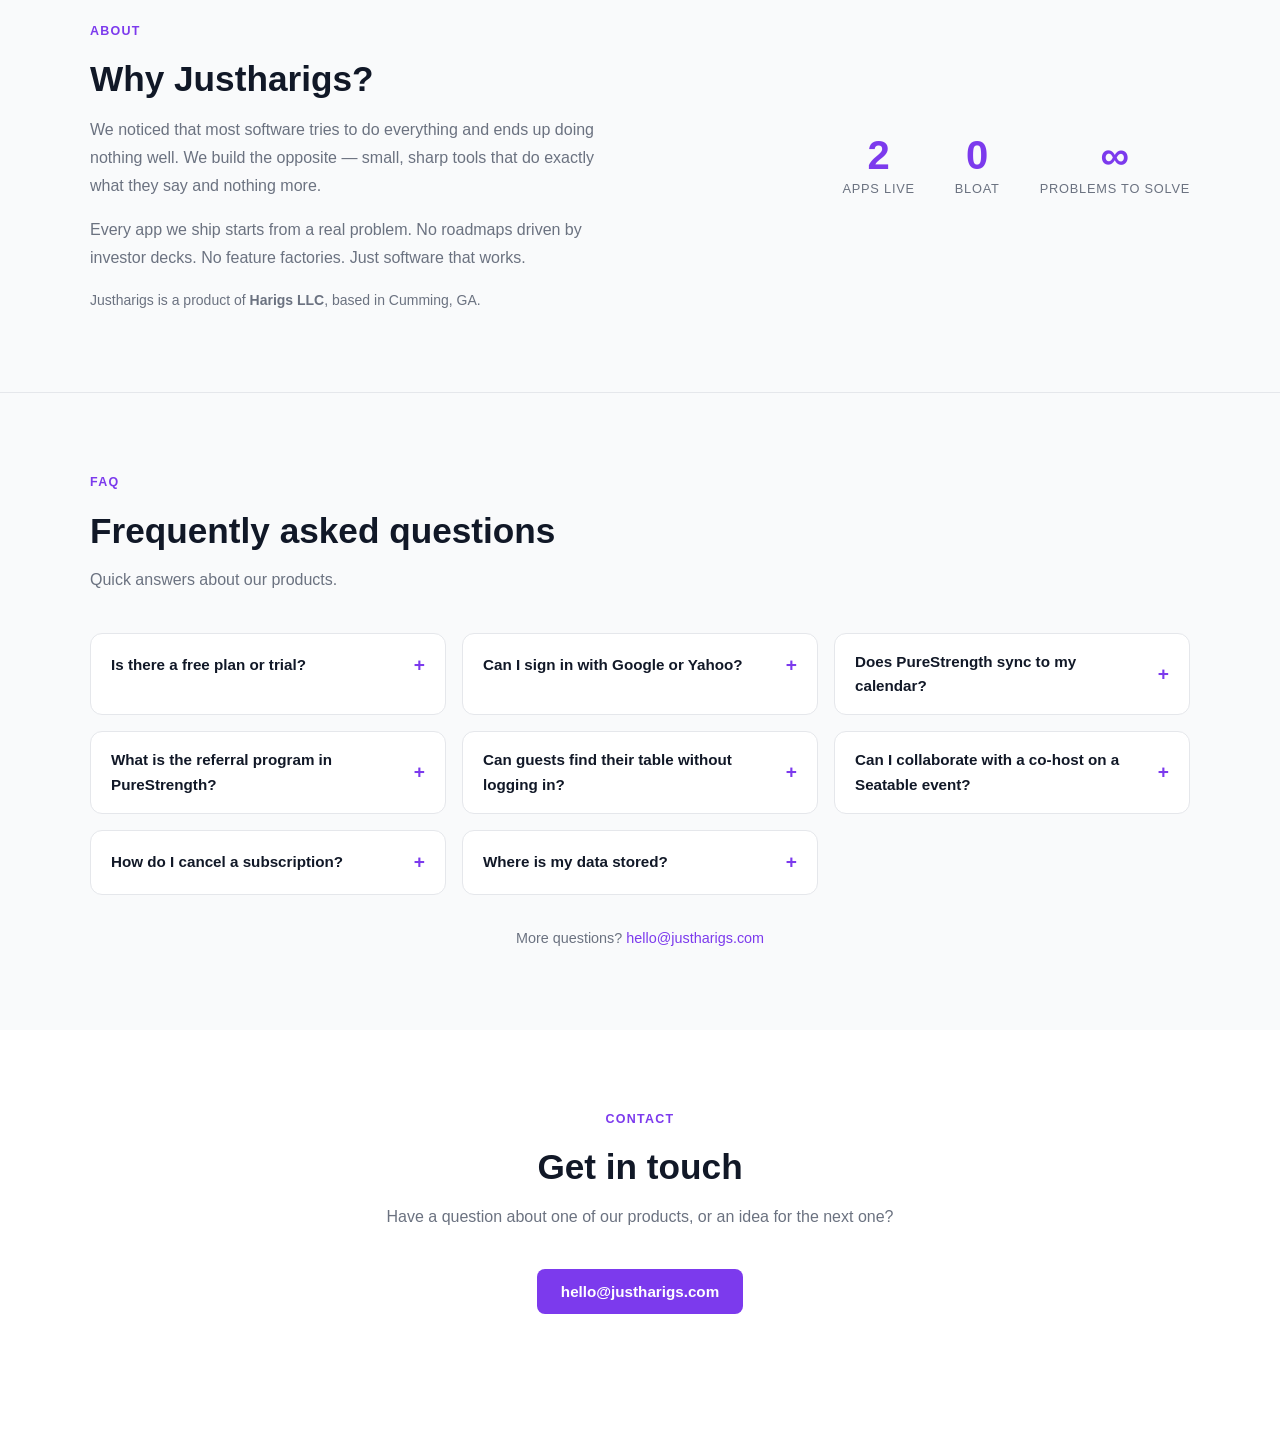
==== commit ffbe464d: "refactor: move About/FAQ/Contact from header to footer Header now shows only Products. Footer has Ab" ====
--- a/index.html
+++ b/index.html
@@ -15,9 +15,6 @@
       <a href="/" class="logo">⚡ Justharigs</a>
       <nav class="header-nav">
         <a href="#products" class="nav-link">Products</a>
-        <a href="#about" class="nav-link">About</a>
-        <a href="#faq" class="nav-link">FAQ</a>
-        <a href="#contact" class="nav-link">Contact</a>
       </nav>
     </div>
   </header>
@@ -345,6 +342,9 @@
     <div class="footer-inner">
       <span>⚡ Justharigs &copy; 2026 &nbsp;·&nbsp; Harigs LLC</span>
       <nav class="footer-nav">
+        <a href="#about">About</a>
+        <a href="#faq">FAQ</a>
+        <a href="#contact">Contact</a>
         <a href="terms.html">Terms</a>
         <a href="privacy.html">Privacy</a>
       </nav>
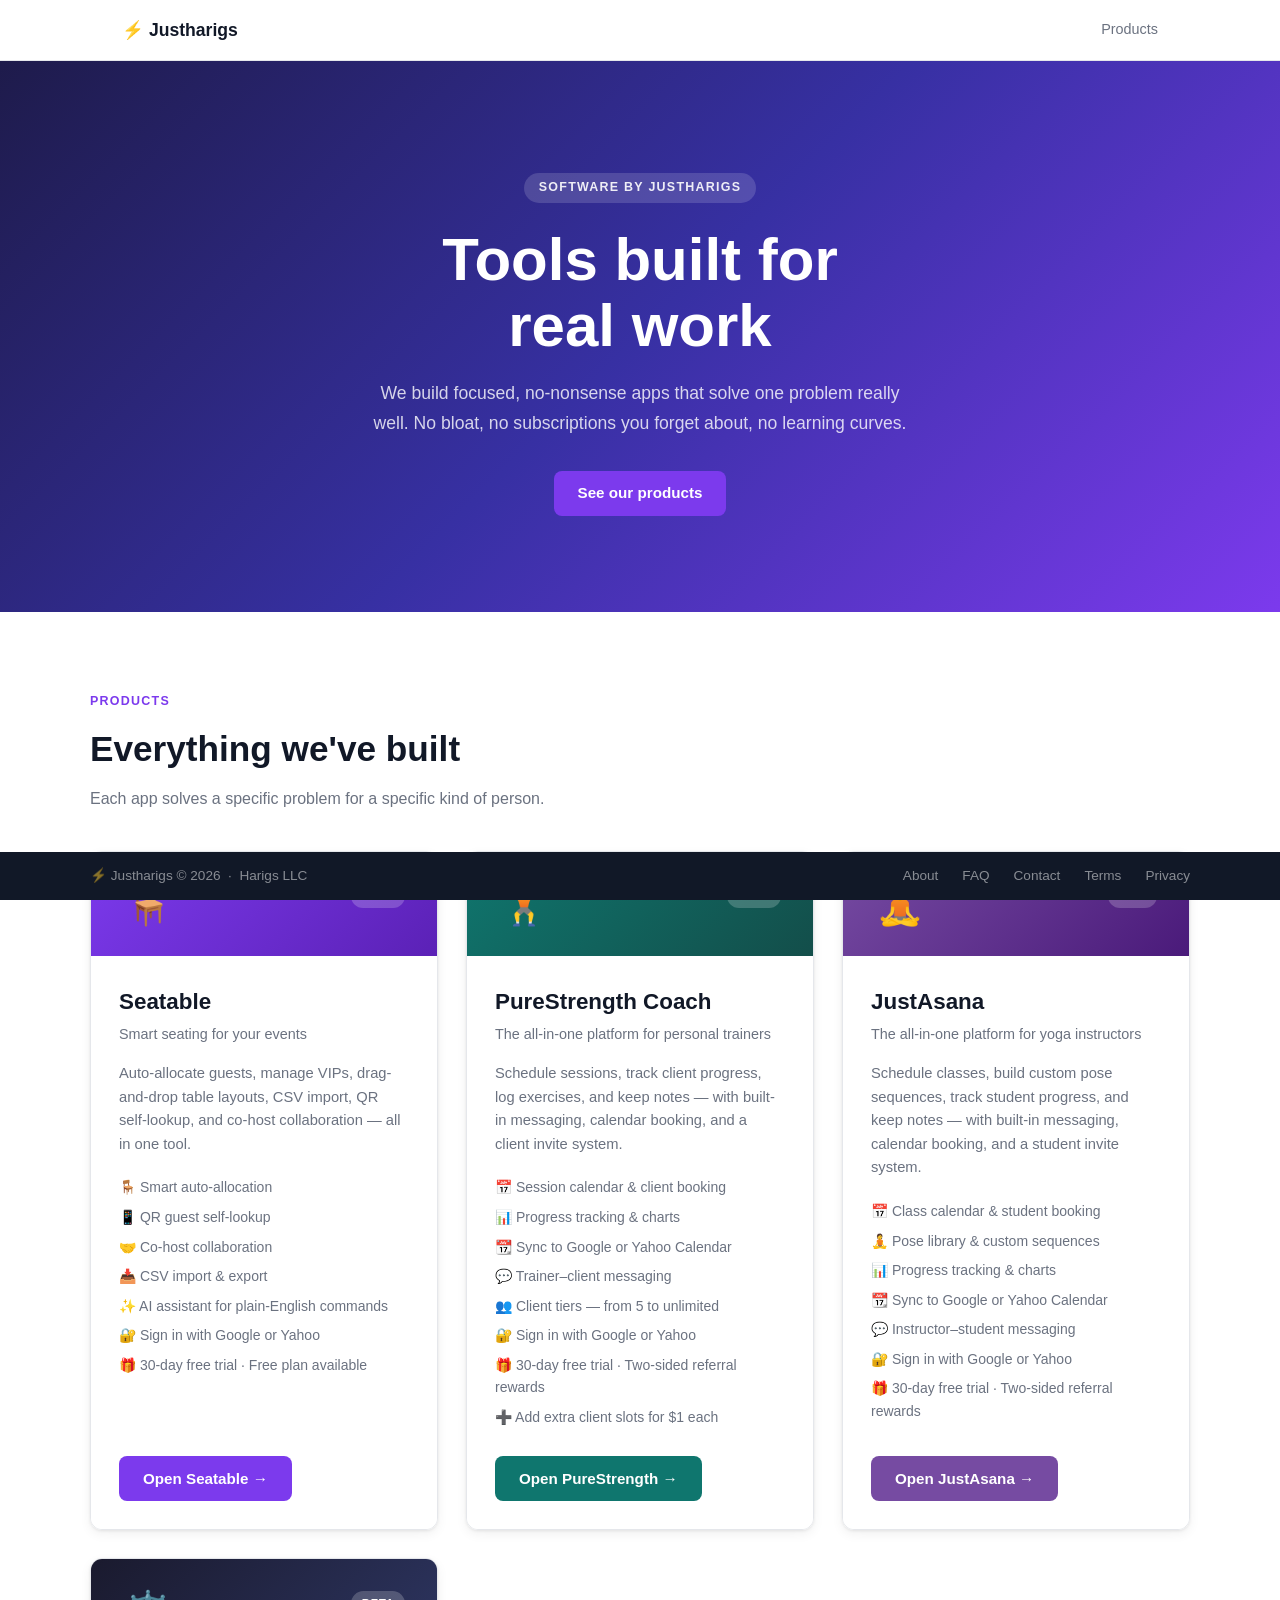
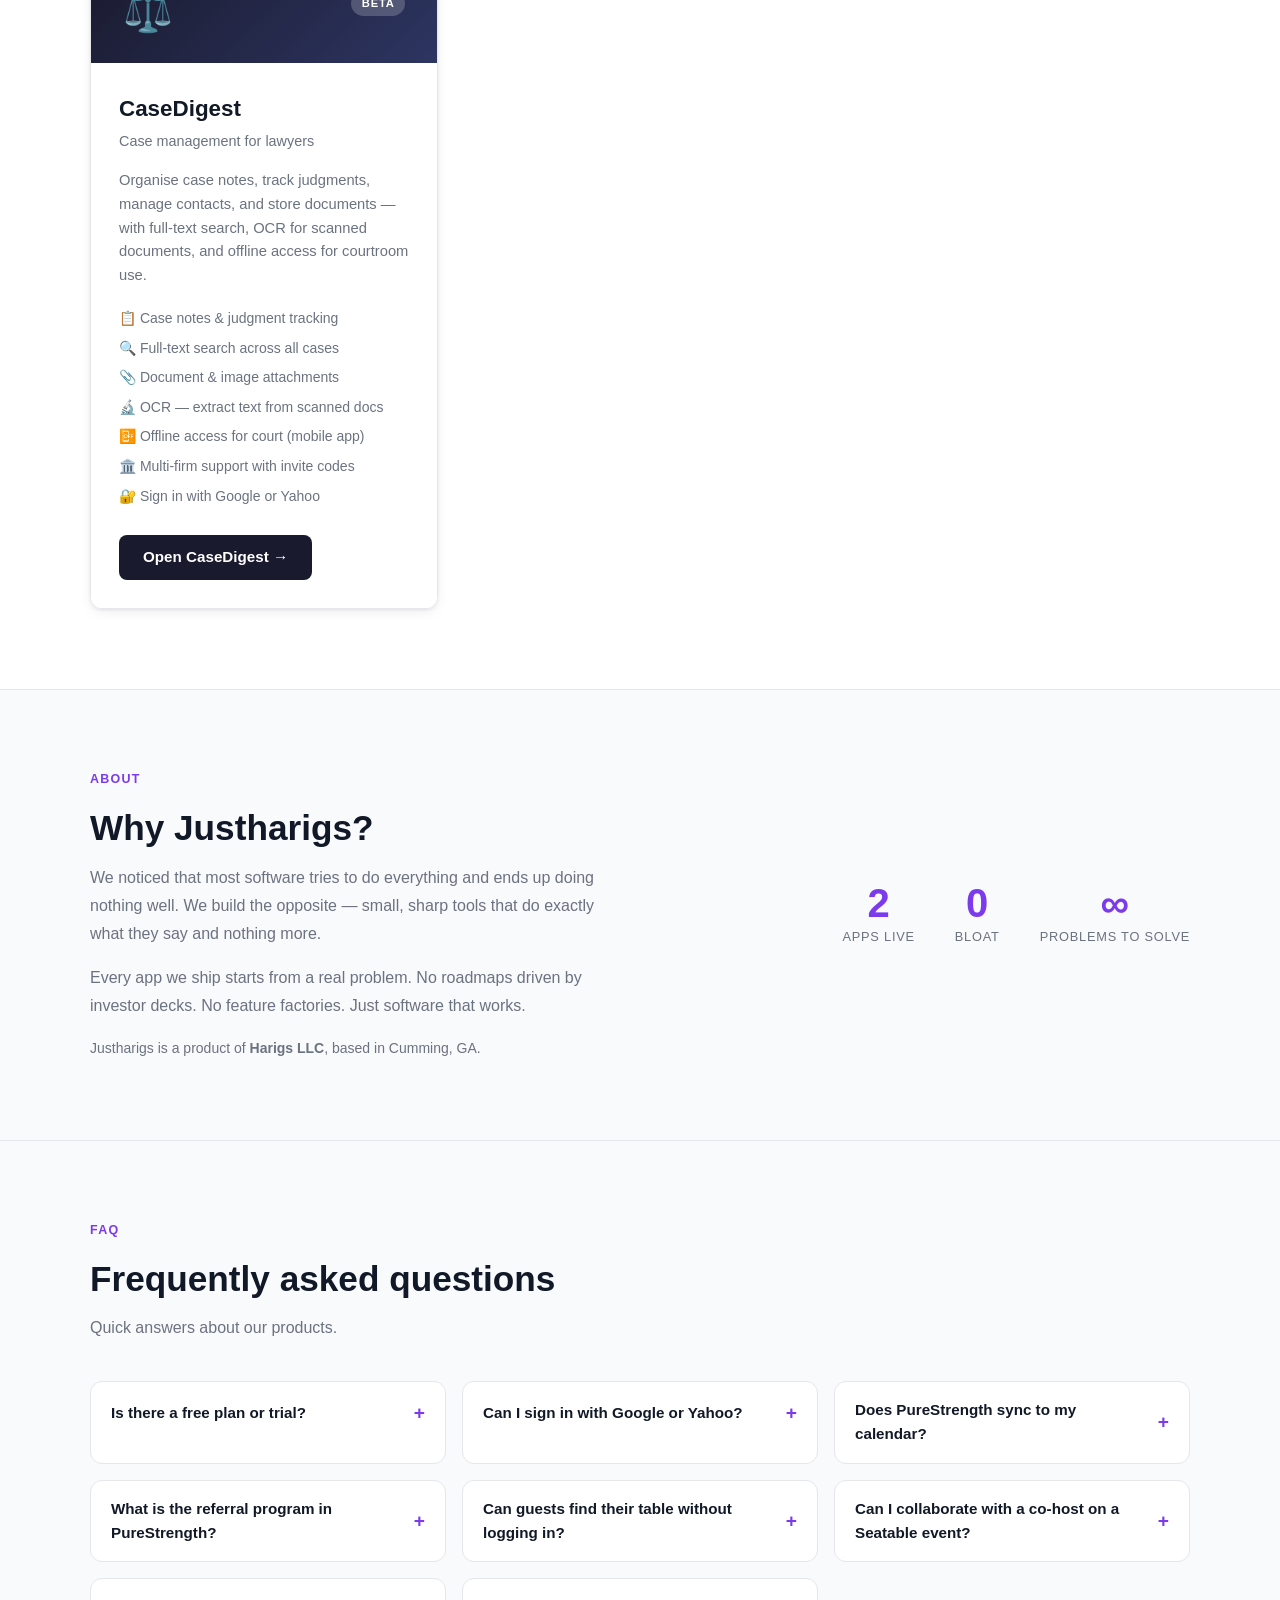
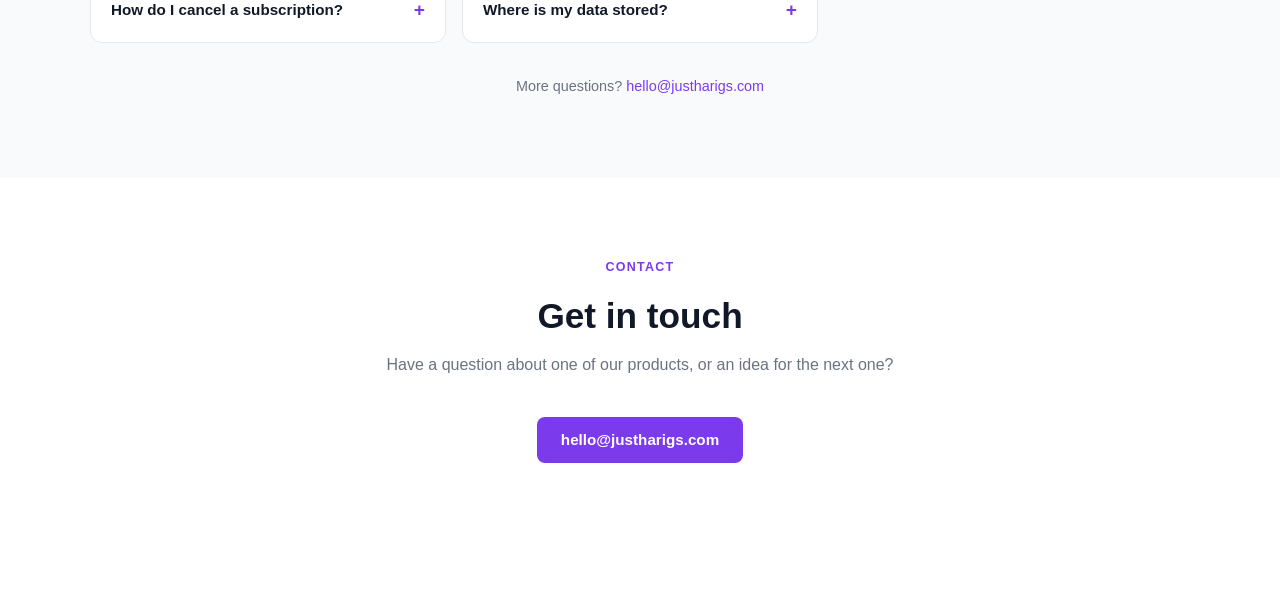
==== commit 2244208f: "feat: add JustAsana and CaseDigest product cards" ====
--- a/index.html
+++ b/index.html
@@ -89,6 +89,57 @@
           </div>
         </div>
 
+
+        <!-- JustAsana -->
+        <div class="product-card">
+          <div class="product-card-header" style="background: linear-gradient(135deg, #764BA2, #4A1A7A)">
+            <div class="product-icon">🧘</div>
+            <div class="product-badge">Live</div>
+          </div>
+          <div class="product-card-body">
+            <h3>JustAsana</h3>
+            <p class="product-tagline">The all-in-one platform for yoga instructors</p>
+            <p class="product-desc">Schedule classes, build custom pose sequences, track student progress, and keep notes — with built-in messaging, calendar booking, and a student invite system.</p>
+            <ul class="product-features">
+              <li>📅 Class calendar &amp; student booking</li>
+              <li>🧘 Pose library &amp; custom sequences</li>
+              <li>📊 Progress tracking &amp; charts</li>
+              <li>📆 Sync to Google or Yahoo Calendar</li>
+              <li>💬 Instructor–student messaging</li>
+              <li>🔐 Sign in with Google or Yahoo</li>
+              <li>🎁 30-day free trial · Two-sided referral rewards</li>
+            </ul>
+            <div class="product-card-footer">
+              <a href="https://justasana.com" class="btn btn-purple" target="_blank" rel="noopener">Open JustAsana →</a>
+            </div>
+          </div>
+        </div>
+
+        <!-- CaseDigest -->
+        <div class="product-card">
+          <div class="product-card-header" style="background: linear-gradient(135deg, #1a1a2e, #2d3561)">
+            <div class="product-icon">⚖️</div>
+            <div class="product-badge">Beta</div>
+          </div>
+          <div class="product-card-body">
+            <h3>CaseDigest</h3>
+            <p class="product-tagline">Case management for lawyers</p>
+            <p class="product-desc">Organise case notes, track judgments, manage contacts, and store documents — with full-text search, OCR for scanned documents, and offline access for courtroom use.</p>
+            <ul class="product-features">
+              <li>📋 Case notes &amp; judgment tracking</li>
+              <li>🔍 Full-text search across all cases</li>
+              <li>📎 Document &amp; image attachments</li>
+              <li>🔬 OCR — extract text from scanned docs</li>
+              <li>📴 Offline access for court (mobile app)</li>
+              <li>🏛️ Multi-firm support with invite codes</li>
+              <li>🔐 Sign in with Google or Yahoo</li>
+            </ul>
+            <div class="product-card-footer">
+              <a href="https://casedigest.justharigs.com" class="btn btn-slate" target="_blank" rel="noopener">Open CaseDigest →</a>
+            </div>
+          </div>
+        </div>
+
       </div>
     </div>
   </section>
--- a/css/style.css
+++ b/css/style.css
@@ -40,8 +40,10 @@
   transition: opacity var(--transition), transform var(--transition);
 }
 .btn:hover { opacity: .88; transform: translateY(-1px); }
-.btn-primary { background: var(--primary); color: #fff; }
-.btn-teal    { background: var(--teal);    color: #fff; }
+.btn-primary  { background: var(--primary); color: #fff; }
+.btn-teal     { background: var(--teal);    color: #fff; }
+.btn-purple   { background: #764BA2;        color: #fff; }
+.btn-slate    { background: #1a1a2e;        color: #fff; }
 
 /* ── Header ── */
 .site-header {
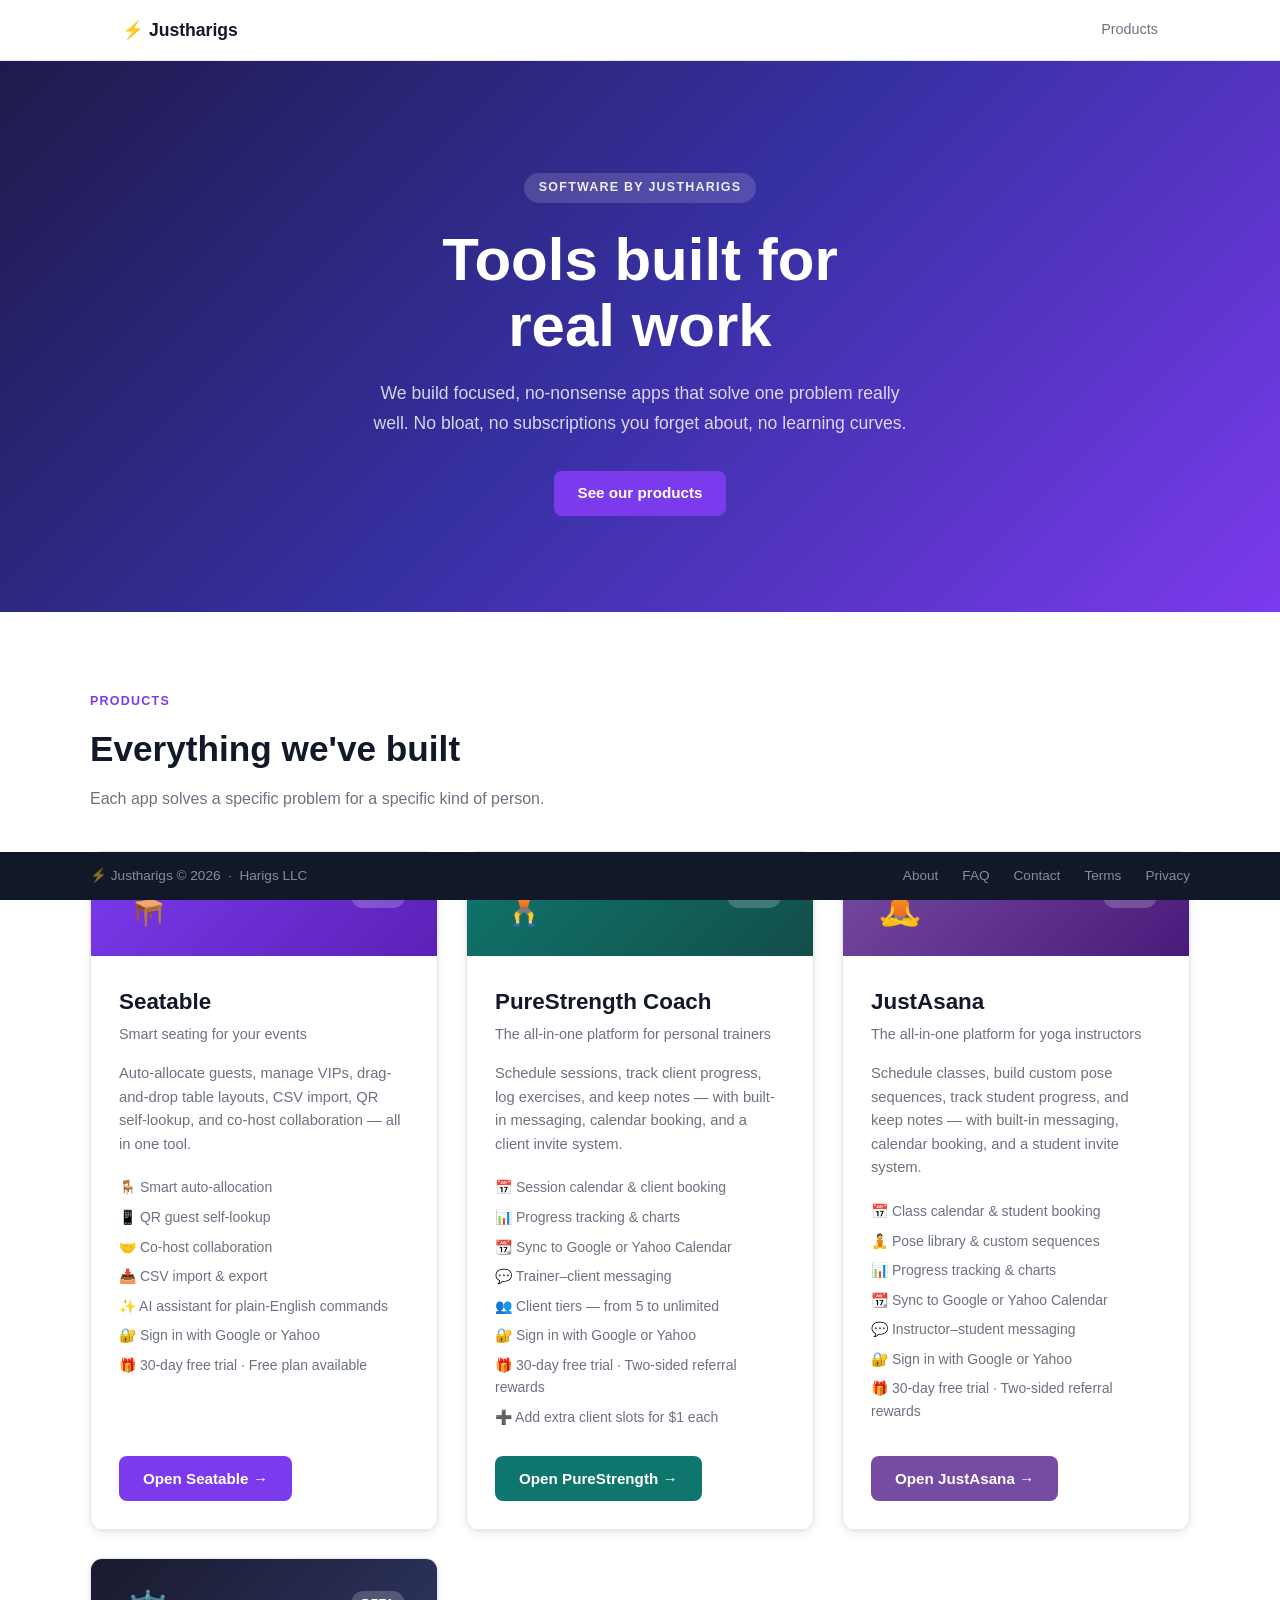
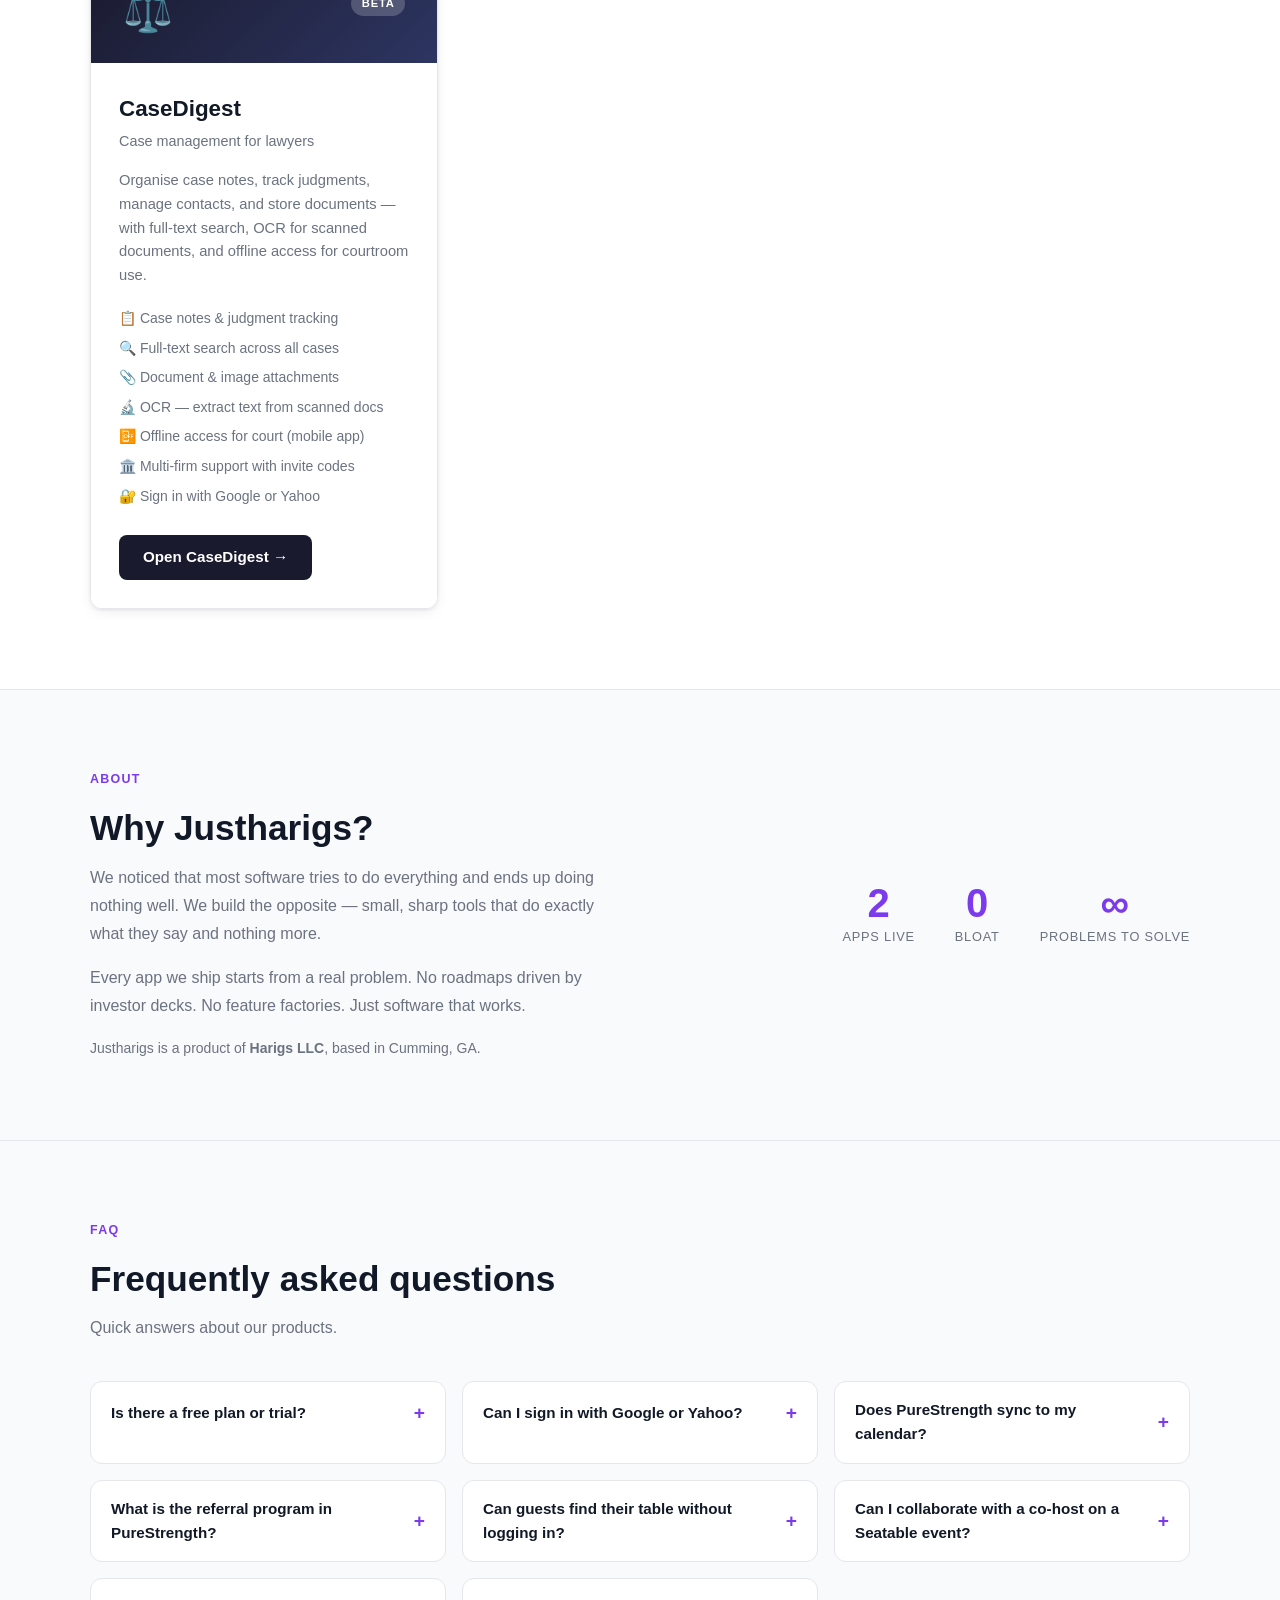
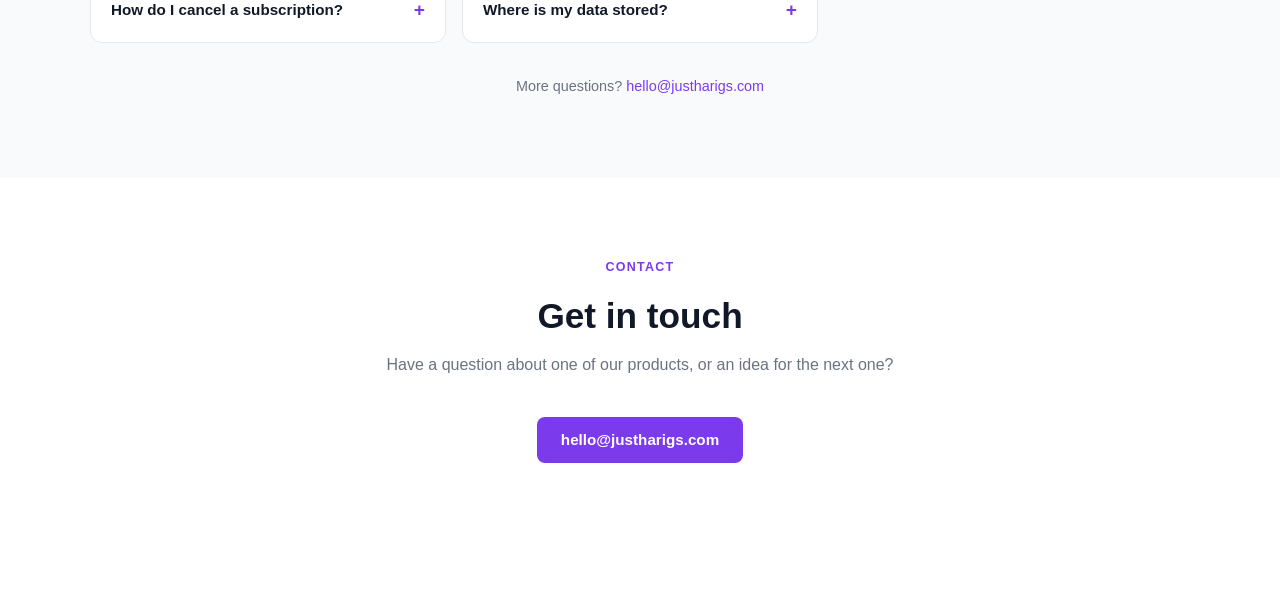
==== commit 556196a1: "fix: all badges to Beta, update Seatable and PureStrength URLs" ====
--- a/index.html
+++ b/index.html
@@ -58,7 +58,7 @@
               <li>🎁 30-day free trial · Free plan available</li>
             </ul>
             <div class="product-card-footer">
-              <a href="https://seatablebeta.justharigs.com" class="btn btn-primary" target="_blank" rel="noopener">Open Seatable →</a>
+              <a href="https://www.justseatable.com" class="btn btn-primary" target="_blank" rel="noopener">Open Seatable →</a>
             </div>
           </div>
         </div>
@@ -84,7 +84,7 @@
               <li>➕ Add extra client slots for $1 each</li>
             </ul>
             <div class="product-card-footer">
-              <a href="https://purestrengthdev.justharigs.com" class="btn btn-teal" target="_blank" rel="noopener">Open PureStrength →</a>
+              <a href="https://www.justpurestrength.com" class="btn btn-teal" target="_blank" rel="noopener">Open PureStrength →</a>
             </div>
           </div>
         </div>
@@ -94,7 +94,7 @@
         <div class="product-card">
           <div class="product-card-header" style="background: linear-gradient(135deg, #764BA2, #4A1A7A)">
             <div class="product-icon">🧘</div>
-            <div class="product-badge">Live</div>
+            <div class="product-badge">Beta</div>
           </div>
           <div class="product-card-body">
             <h3>JustAsana</h3>
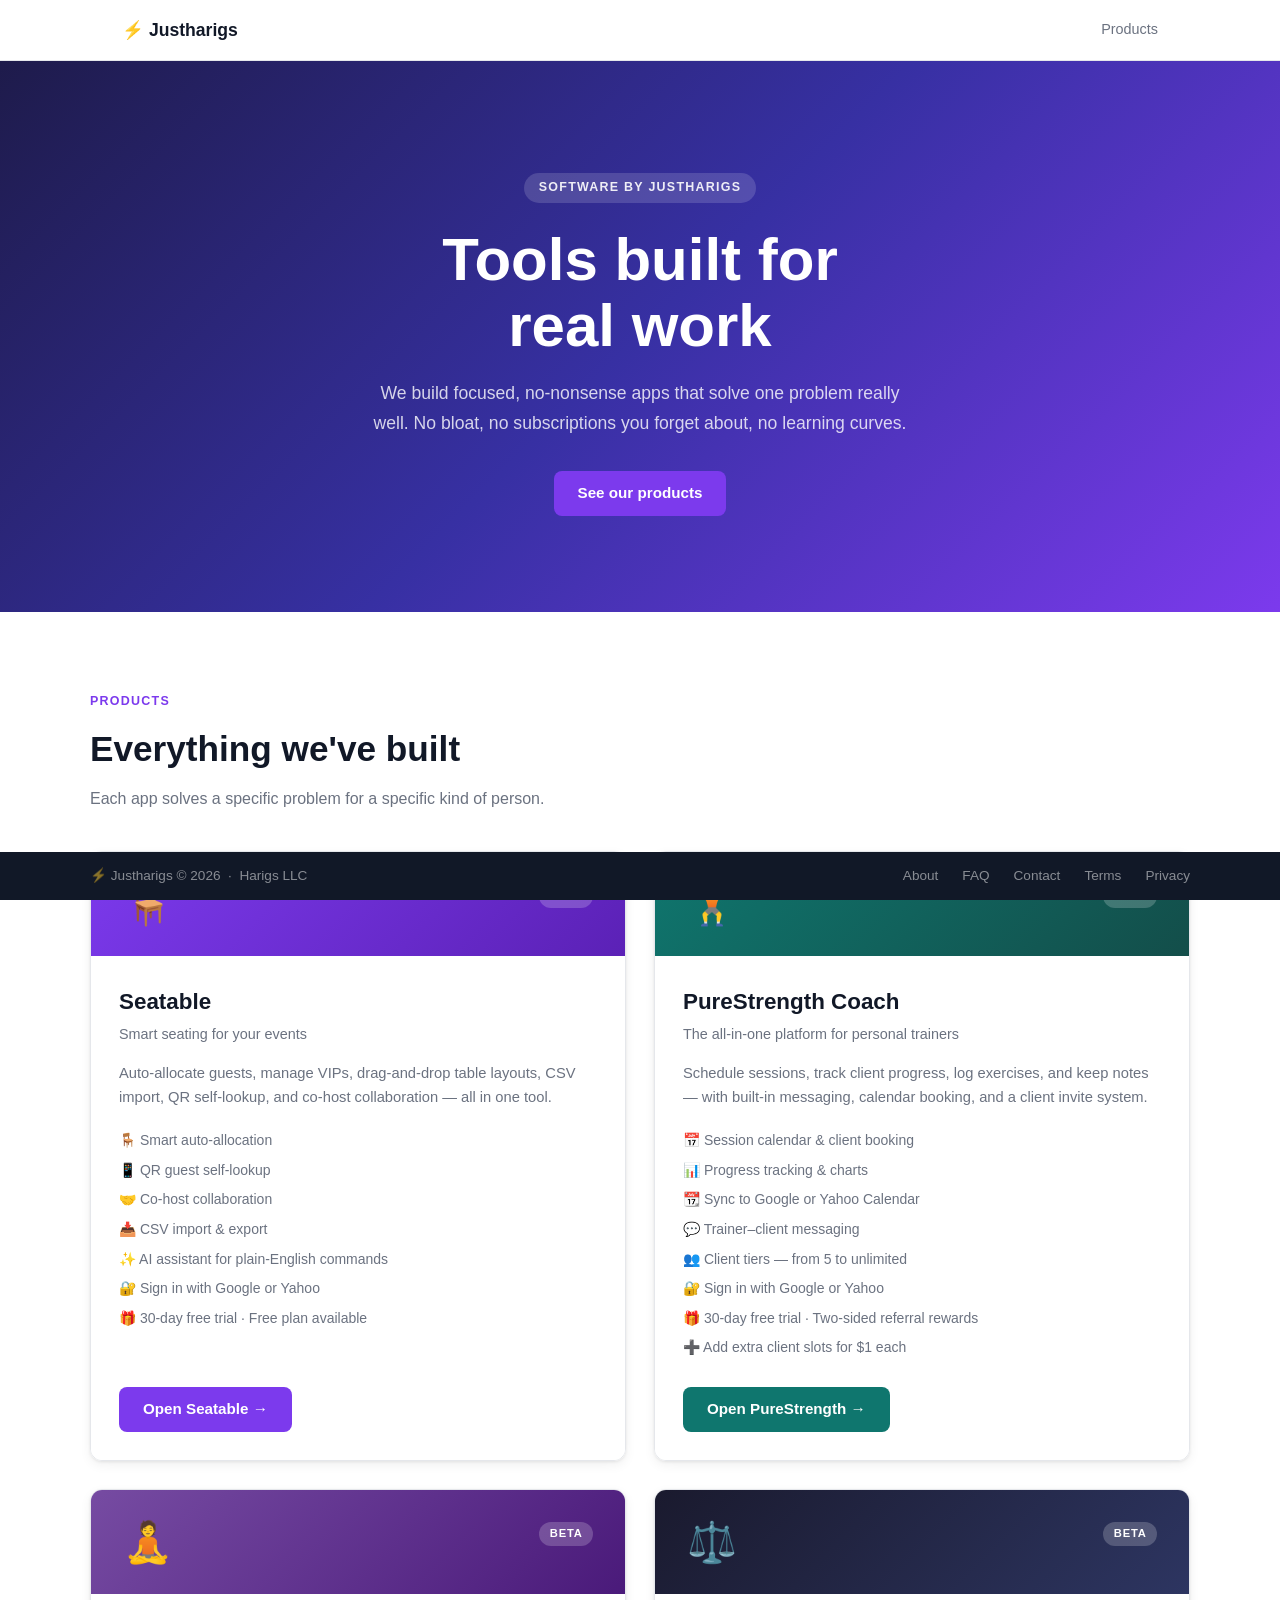
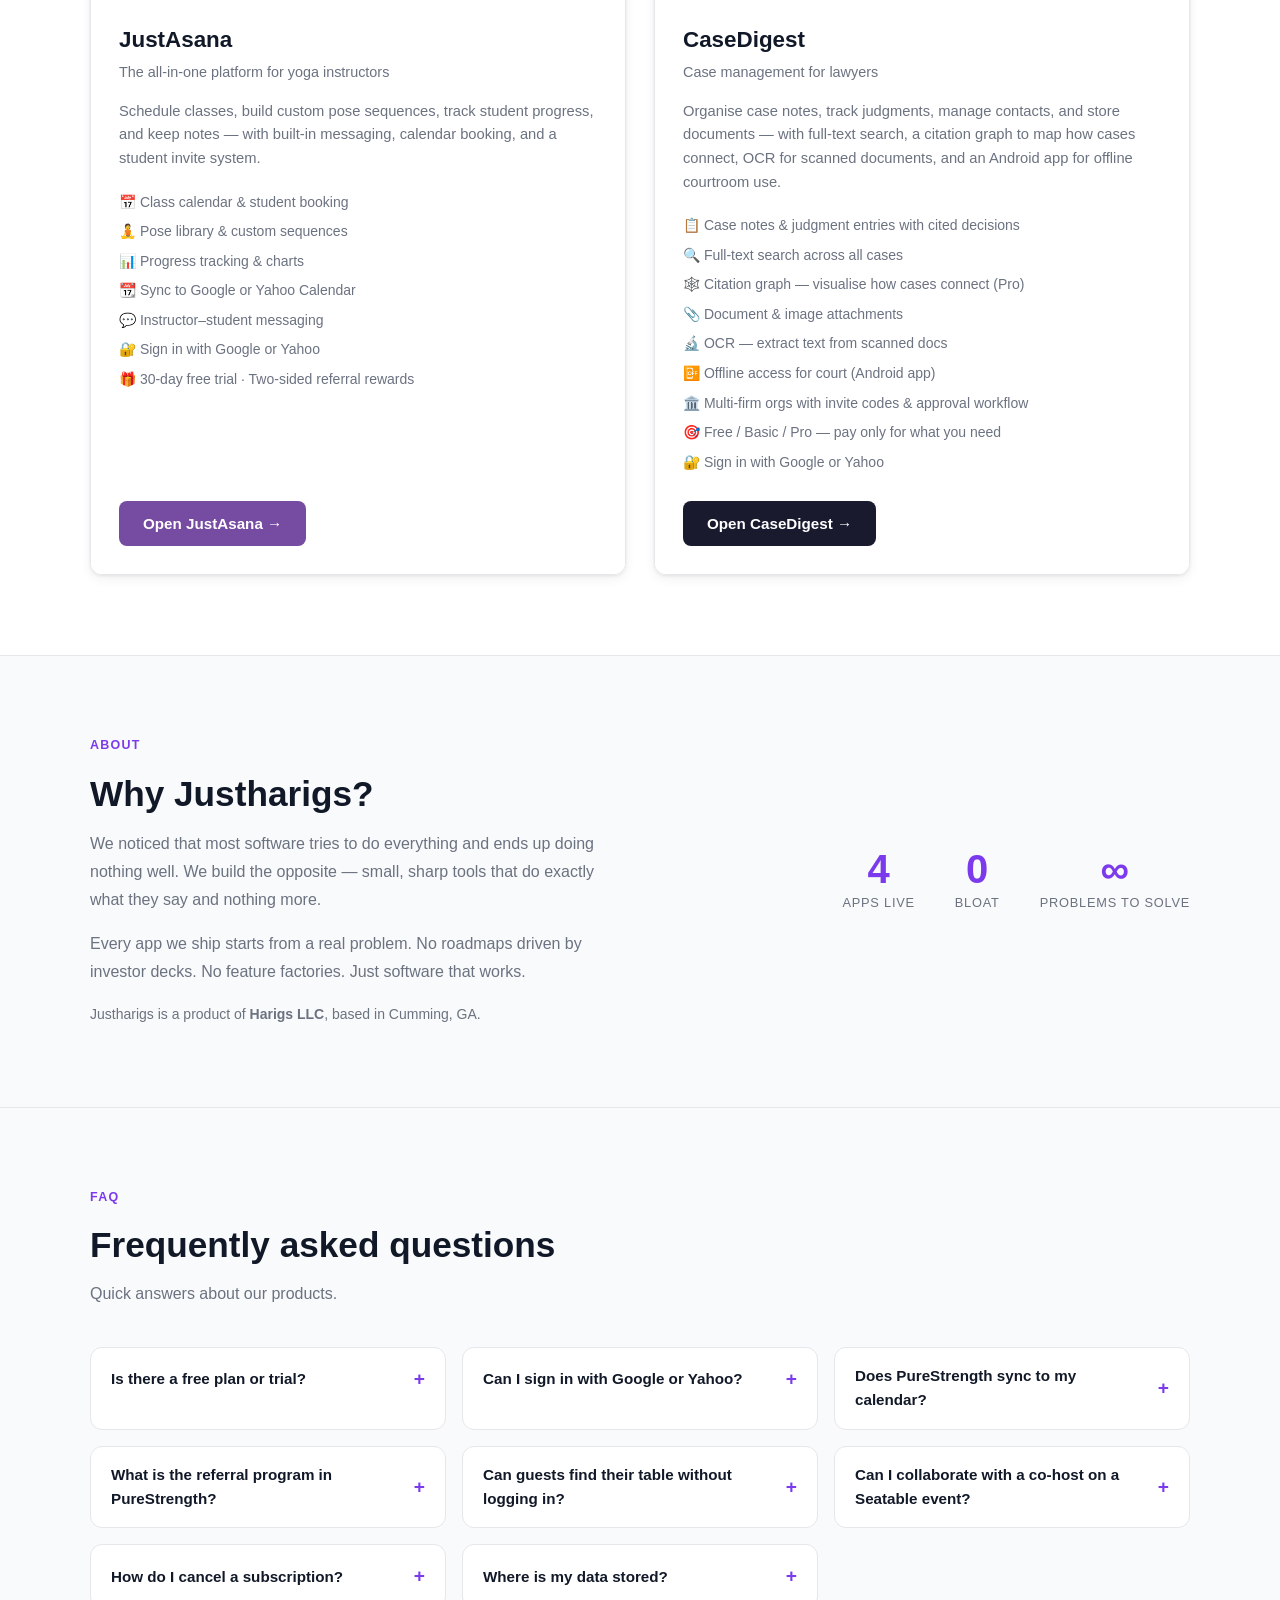
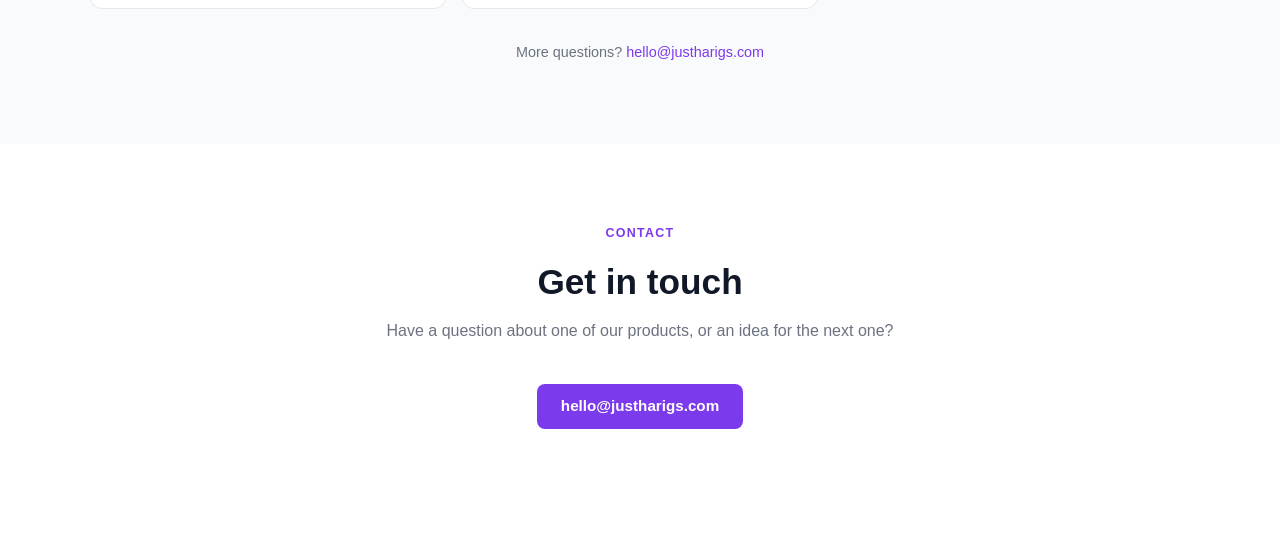
==== commit 8c02813c: "Update CaseDigest card: correct URL, add citation graph and tiers, fix apps live count" ====
--- a/index.html
+++ b/index.html
@@ -124,18 +124,20 @@
           <div class="product-card-body">
             <h3>CaseDigest</h3>
             <p class="product-tagline">Case management for lawyers</p>
-            <p class="product-desc">Organise case notes, track judgments, manage contacts, and store documents — with full-text search, OCR for scanned documents, and offline access for courtroom use.</p>
+            <p class="product-desc">Organise case notes, track judgments, manage contacts, and store documents — with full-text search, a citation graph to map how cases connect, OCR for scanned documents, and an Android app for offline courtroom use.</p>
             <ul class="product-features">
-              <li>📋 Case notes &amp; judgment tracking</li>
+              <li>📋 Case notes &amp; judgment entries with cited decisions</li>
               <li>🔍 Full-text search across all cases</li>
+              <li>🕸️ Citation graph — visualise how cases connect (Pro)</li>
               <li>📎 Document &amp; image attachments</li>
               <li>🔬 OCR — extract text from scanned docs</li>
-              <li>📴 Offline access for court (mobile app)</li>
-              <li>🏛️ Multi-firm support with invite codes</li>
+              <li>📴 Offline access for court (Android app)</li>
+              <li>🏛️ Multi-firm orgs with invite codes &amp; approval workflow</li>
+              <li>🎯 Free / Basic / Pro — pay only for what you need</li>
               <li>🔐 Sign in with Google or Yahoo</li>
             </ul>
             <div class="product-card-footer">
-              <a href="https://casedigest.justharigs.com" class="btn btn-slate" target="_blank" rel="noopener">Open CaseDigest →</a>
+              <a href="https://justcasedigest.com" class="btn btn-slate" target="_blank" rel="noopener">Open CaseDigest →</a>
             </div>
           </div>
         </div>
@@ -310,7 +312,7 @@
       </div>
       <div class="about-stats">
         <div class="stat">
-          <div class="stat-num">2</div>
+          <div class="stat-num">4</div>
           <div class="stat-label">Apps live</div>
         </div>
         <div class="stat">
--- a/css/style.css
+++ b/css/style.css
@@ -103,9 +103,12 @@
 .products { padding: 5rem 2rem; background: var(--bg); }
 .product-grid {
   display: grid;
-  grid-template-columns: repeat(auto-fit, minmax(320px, 1fr));
+  grid-template-columns: repeat(2, 1fr);
   gap: 1.75rem;
   margin-top: 2.5rem;
+}
+@media (max-width: 720px) {
+  .product-grid { grid-template-columns: 1fr; }
 }
 .product-card {
   border-radius: var(--radius);
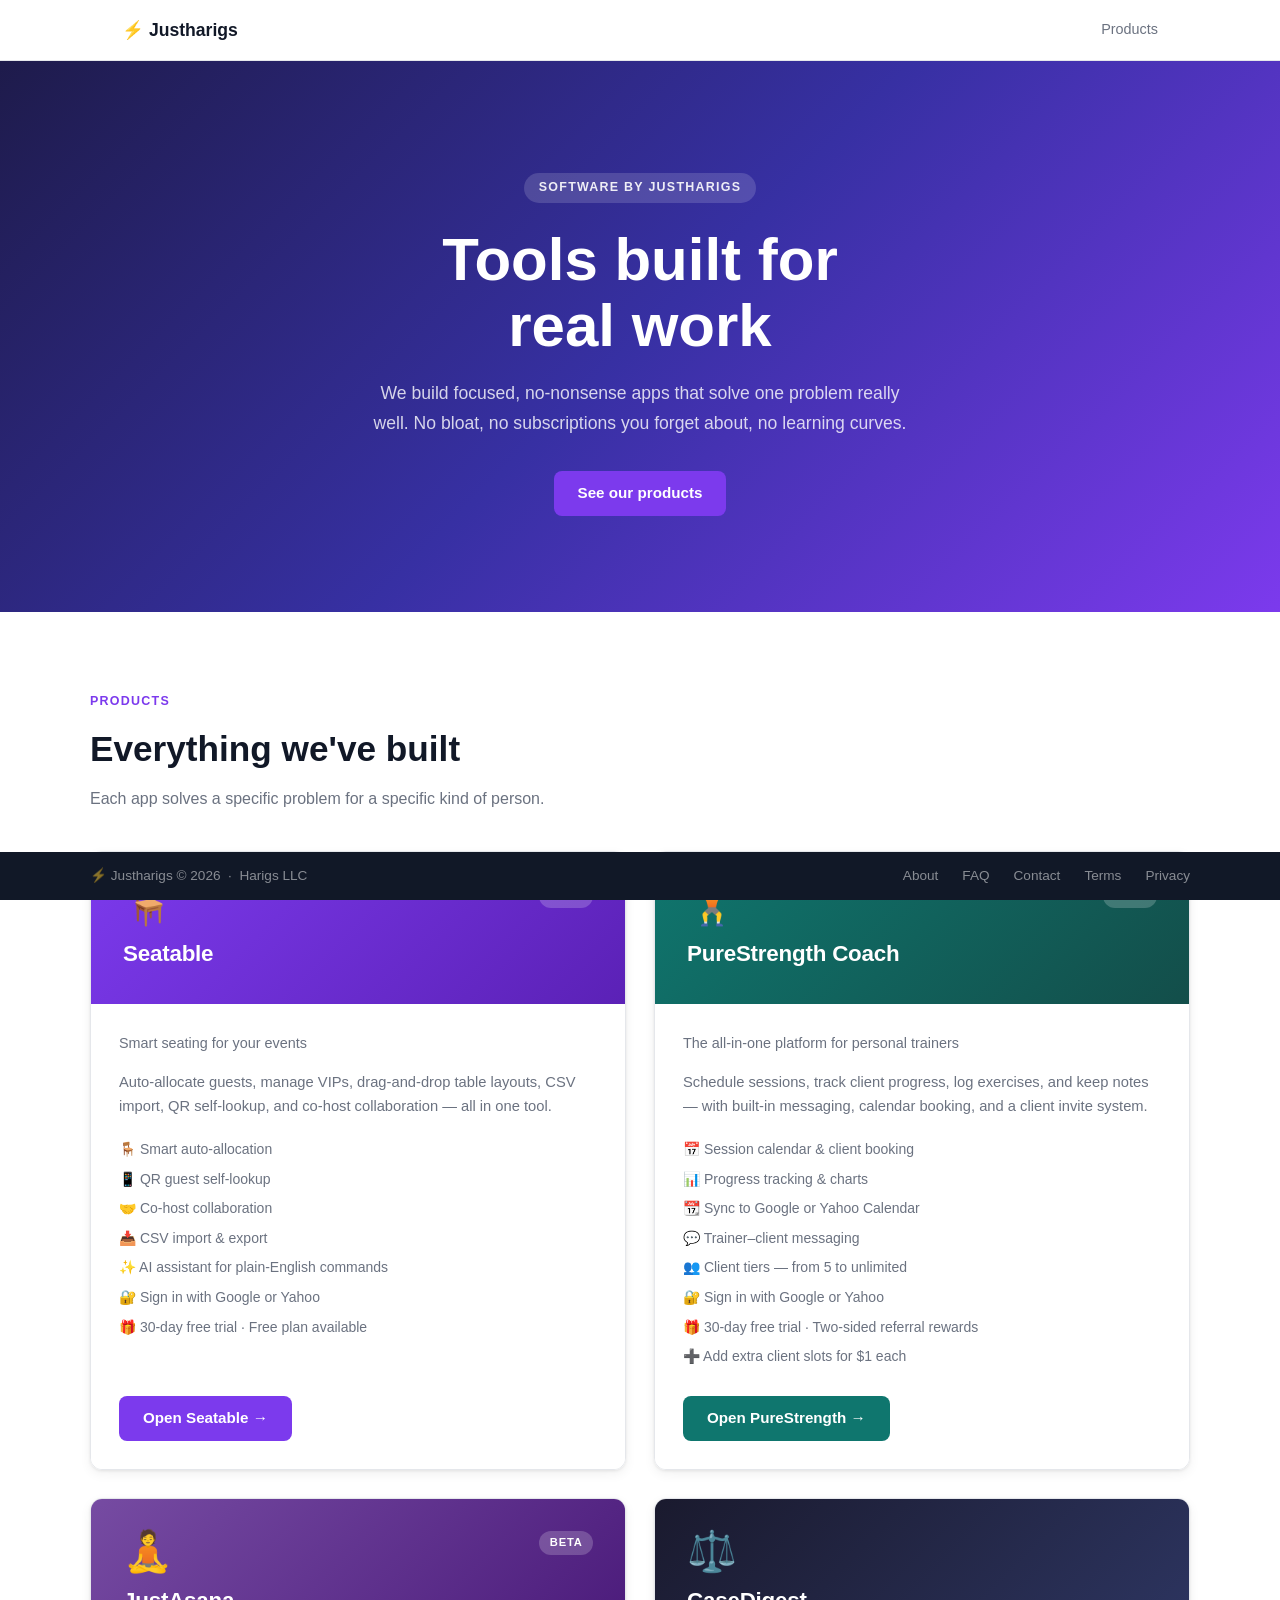
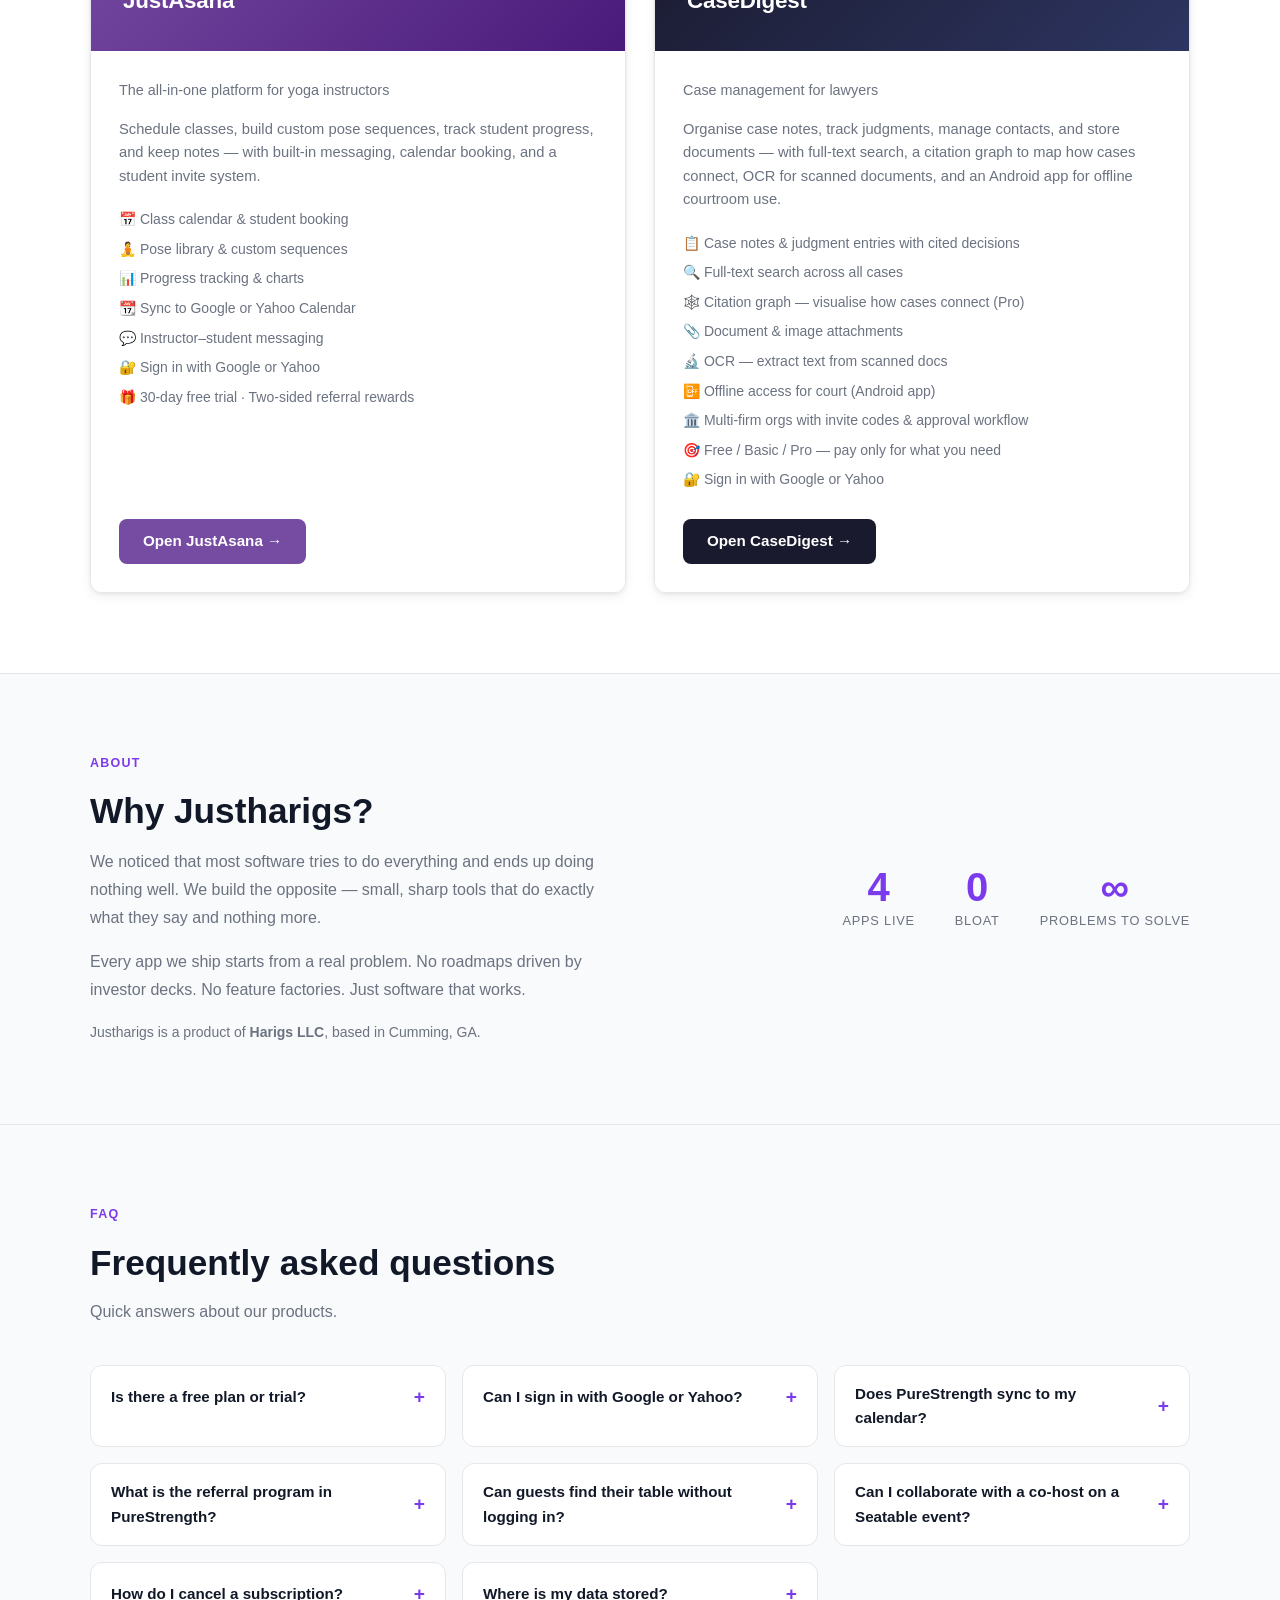
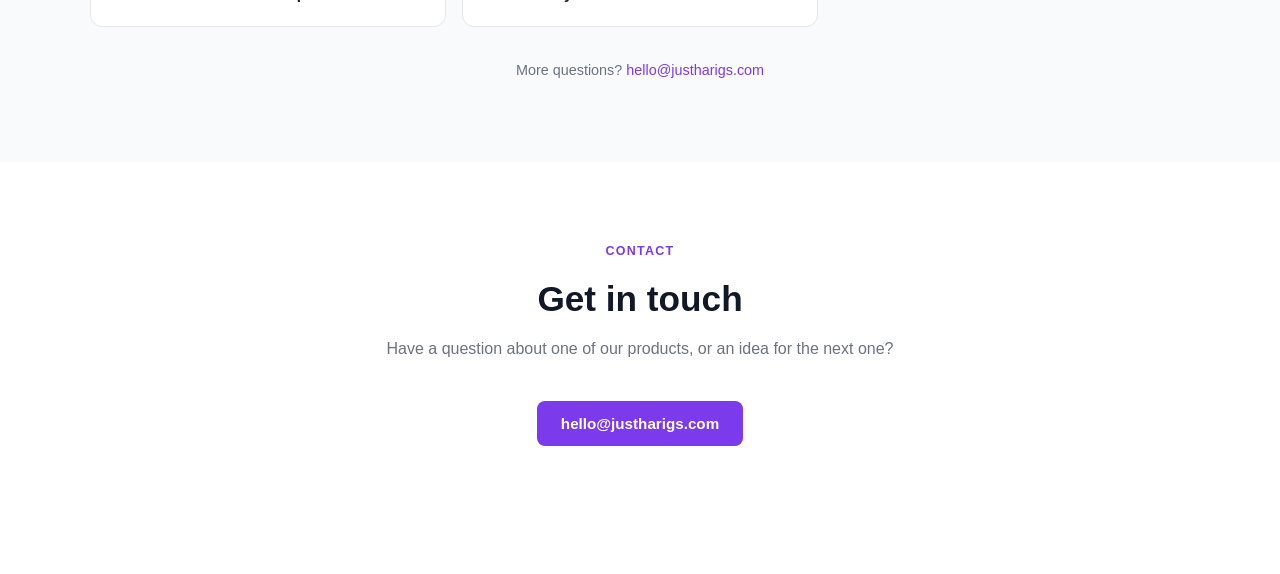
==== commit d4007012: "Move app title into card header; remove Beta badge from CaseDigest" ====
--- a/index.html
+++ b/index.html
@@ -41,11 +41,13 @@
         <!-- Seatable -->
         <div class="product-card">
           <div class="product-card-header" style="background: linear-gradient(135deg, #7C3AED, #5B21B6)">
-            <div class="product-icon">🪑</div>
-            <div class="product-badge">Beta</div>
+            <div class="product-card-header-top">
+              <div class="product-icon">🪑</div>
+              <div class="product-badge">Beta</div>
+            </div>
+            <div class="product-card-header-title">Seatable</div>
           </div>
           <div class="product-card-body">
-            <h3>Seatable</h3>
             <p class="product-tagline">Smart seating for your events</p>
             <p class="product-desc">Auto-allocate guests, manage VIPs, drag-and-drop table layouts, CSV import, QR self-lookup, and co-host collaboration — all in one tool.</p>
             <ul class="product-features">
@@ -66,11 +68,13 @@
         <!-- PureStrength Coach -->
         <div class="product-card">
           <div class="product-card-header" style="background: linear-gradient(135deg, #0F766E, #134E4A)">
-            <div class="product-icon">🏋️</div>
-            <div class="product-badge">Beta</div>
+            <div class="product-card-header-top">
+              <div class="product-icon">🏋️</div>
+              <div class="product-badge">Beta</div>
+            </div>
+            <div class="product-card-header-title">PureStrength Coach</div>
           </div>
           <div class="product-card-body">
-            <h3>PureStrength Coach</h3>
             <p class="product-tagline">The all-in-one platform for personal trainers</p>
             <p class="product-desc">Schedule sessions, track client progress, log exercises, and keep notes — with built-in messaging, calendar booking, and a client invite system.</p>
             <ul class="product-features">
@@ -93,11 +97,13 @@
         <!-- JustAsana -->
         <div class="product-card">
           <div class="product-card-header" style="background: linear-gradient(135deg, #764BA2, #4A1A7A)">
-            <div class="product-icon">🧘</div>
-            <div class="product-badge">Beta</div>
+            <div class="product-card-header-top">
+              <div class="product-icon">🧘</div>
+              <div class="product-badge">Beta</div>
+            </div>
+            <div class="product-card-header-title">JustAsana</div>
           </div>
           <div class="product-card-body">
-            <h3>JustAsana</h3>
             <p class="product-tagline">The all-in-one platform for yoga instructors</p>
             <p class="product-desc">Schedule classes, build custom pose sequences, track student progress, and keep notes — with built-in messaging, calendar booking, and a student invite system.</p>
             <ul class="product-features">
@@ -118,11 +124,12 @@
         <!-- CaseDigest -->
         <div class="product-card">
           <div class="product-card-header" style="background: linear-gradient(135deg, #1a1a2e, #2d3561)">
-            <div class="product-icon">⚖️</div>
-            <div class="product-badge">Beta</div>
+            <div class="product-card-header-top">
+              <div class="product-icon">⚖️</div>
+            </div>
+            <div class="product-card-header-title">CaseDigest</div>
           </div>
           <div class="product-card-body">
-            <h3>CaseDigest</h3>
             <p class="product-tagline">Case management for lawyers</p>
             <p class="product-desc">Organise case notes, track judgments, manage contacts, and store documents — with full-text search, a citation graph to map how cases connect, OCR for scanned documents, and an Android app for offline courtroom use.</p>
             <ul class="product-features">
--- a/css/style.css
+++ b/css/style.css
@@ -122,6 +122,9 @@
 
 .product-card-header {
   padding: 2rem;
+  display: flex; flex-direction: column; gap: .75rem;
+}
+.product-card-header-top {
   display: flex; align-items: flex-start; justify-content: space-between;
 }
 .product-icon { font-size: 2.5rem; line-height: 1; }
@@ -129,6 +132,9 @@
   font-size: .7rem; font-weight: 700; letter-spacing: .07em; text-transform: uppercase;
   background: rgba(255,255,255,.2); color: #fff;
   padding: .2rem .65rem; border-radius: 999px;
+}
+.product-card-header-title {
+  font-size: 1.4rem; font-weight: 800; color: #fff; margin: 0; letter-spacing: -.01em;
 }
 
 .product-card-body {
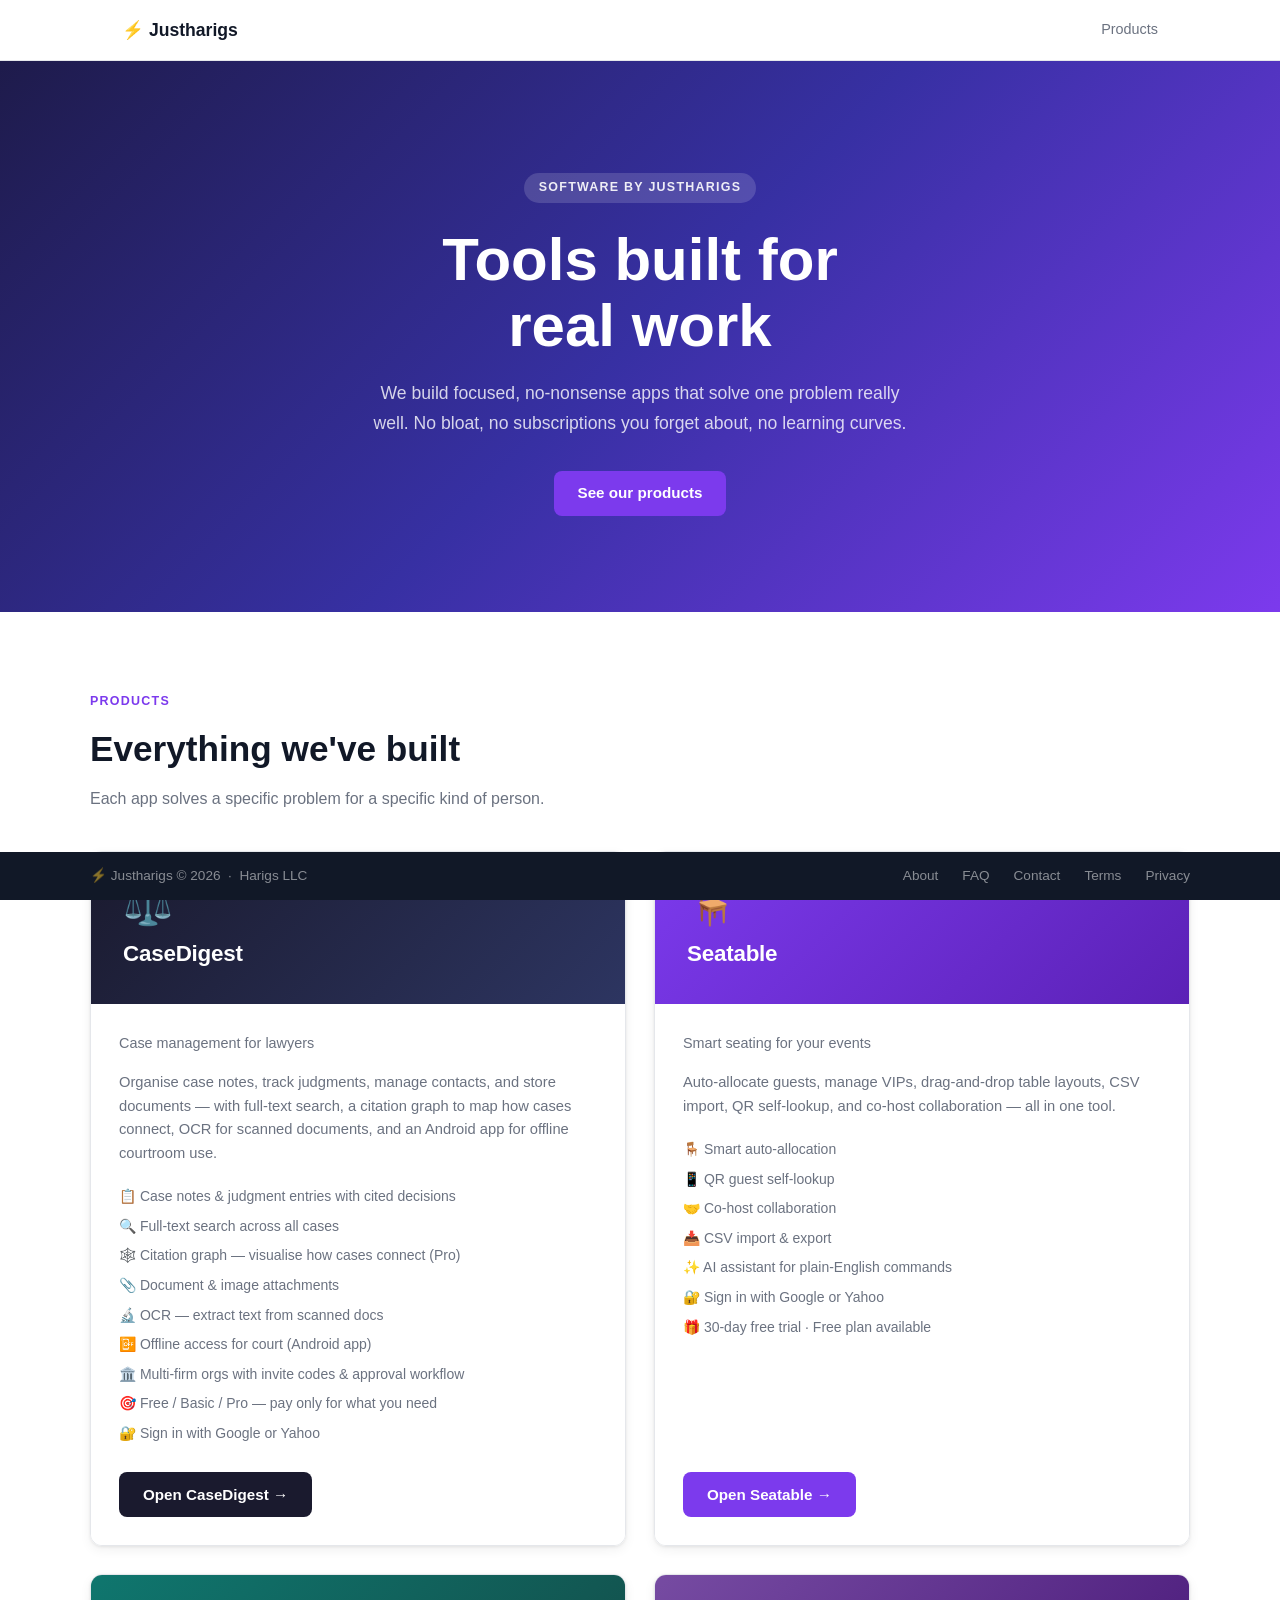
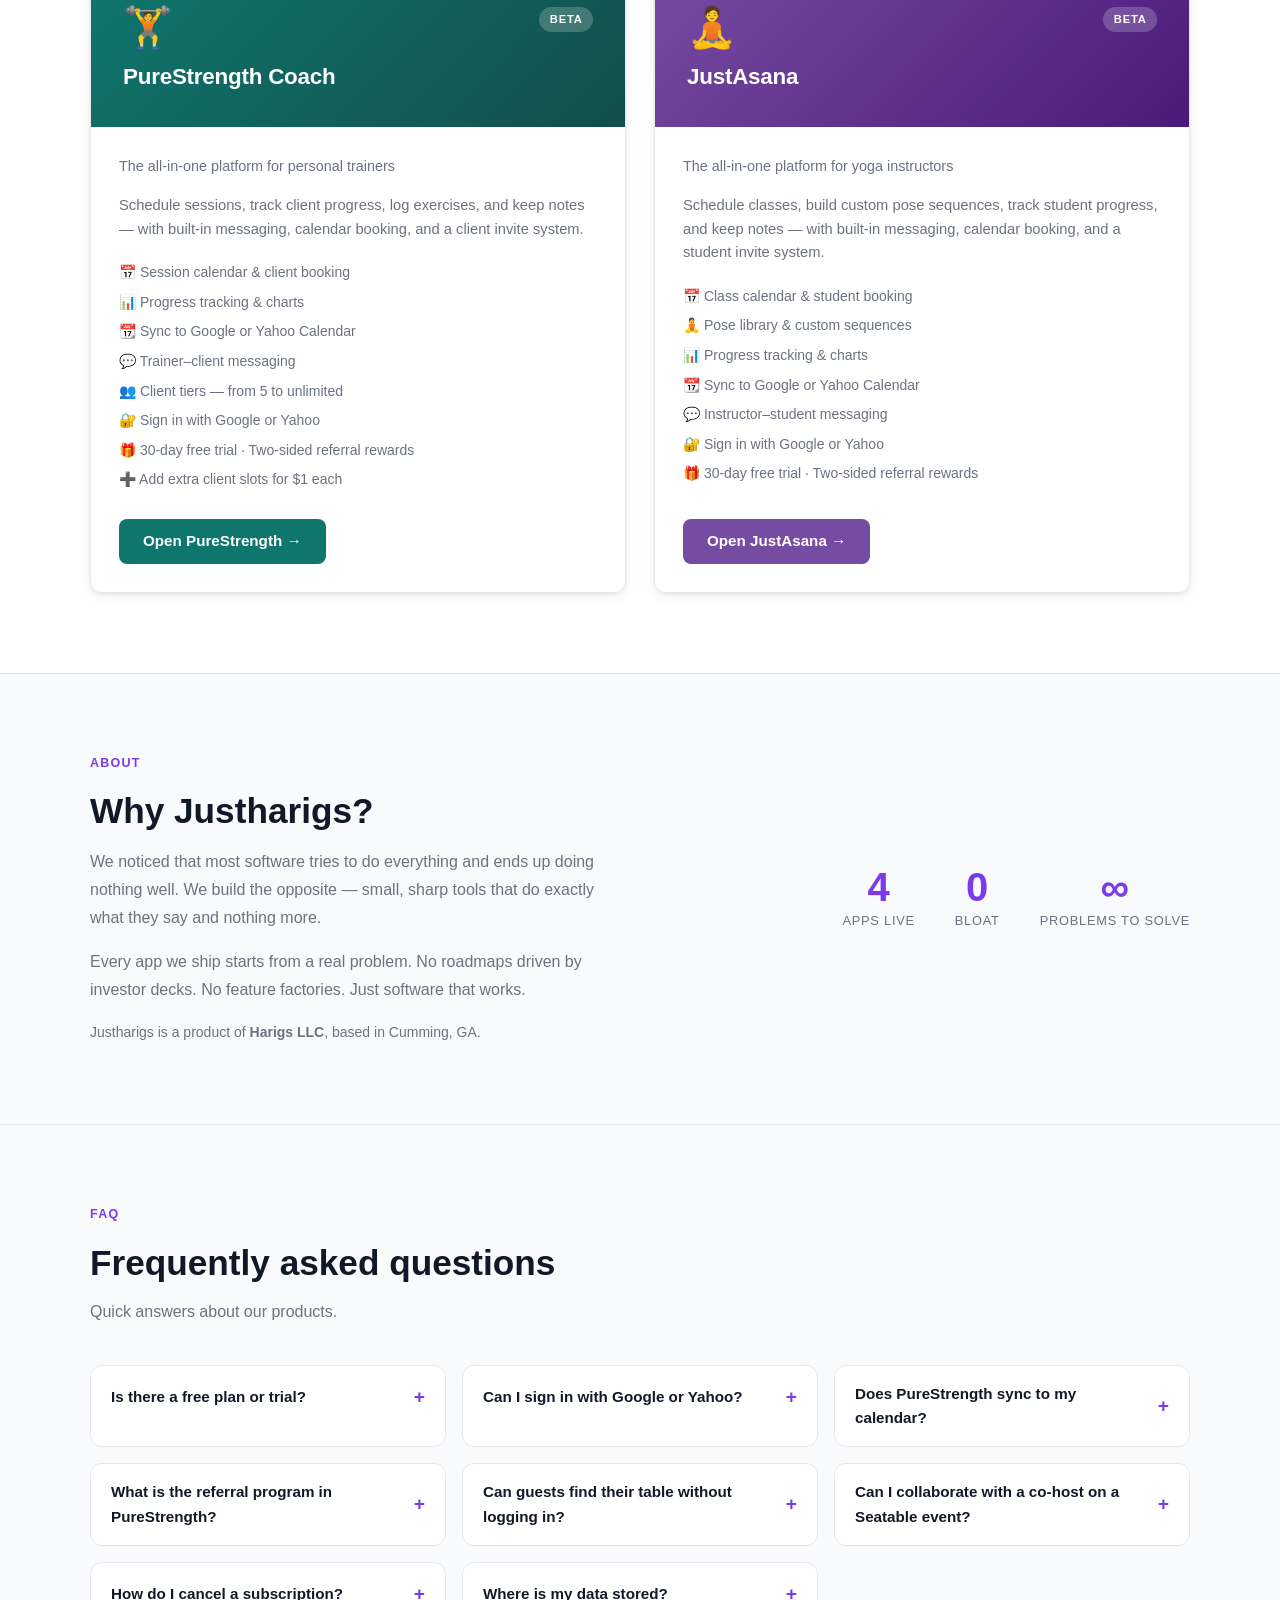
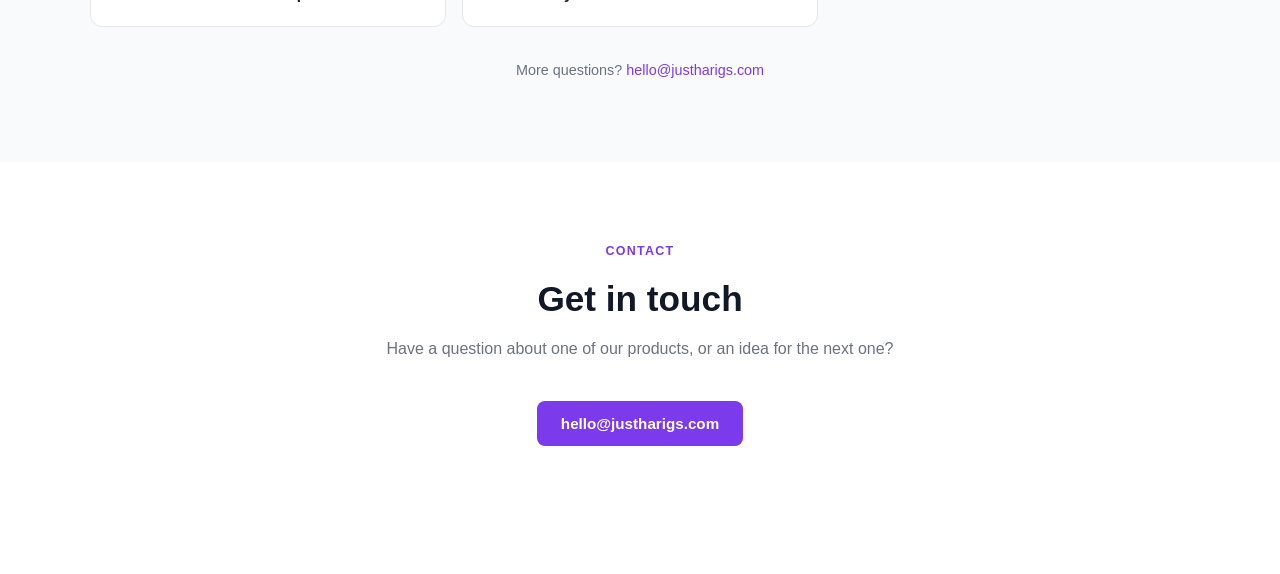
==== commit 8e6cd479: "Reorder product cards and remove Seatable beta badge CaseDigest first, Seatable second; PureStrength" ====
--- a/index.html
+++ b/index.html
@@ -37,89 +37,6 @@
       <p class="section-sub">Each app solves a specific problem for a specific kind of person.</p>
 
       <div class="product-grid">
-
-        <!-- Seatable -->
-        <div class="product-card">
-          <div class="product-card-header" style="background: linear-gradient(135deg, #7C3AED, #5B21B6)">
-            <div class="product-card-header-top">
-              <div class="product-icon">🪑</div>
-              <div class="product-badge">Beta</div>
-            </div>
-            <div class="product-card-header-title">Seatable</div>
-          </div>
-          <div class="product-card-body">
-            <p class="product-tagline">Smart seating for your events</p>
-            <p class="product-desc">Auto-allocate guests, manage VIPs, drag-and-drop table layouts, CSV import, QR self-lookup, and co-host collaboration — all in one tool.</p>
-            <ul class="product-features">
-              <li>🪑 Smart auto-allocation</li>
-              <li>📱 QR guest self-lookup</li>
-              <li>🤝 Co-host collaboration</li>
-              <li>📥 CSV import &amp; export</li>
-              <li>✨ AI assistant for plain-English commands</li>
-              <li>🔐 Sign in with Google or Yahoo</li>
-              <li>🎁 30-day free trial · Free plan available</li>
-            </ul>
-            <div class="product-card-footer">
-              <a href="https://www.justseatable.com" class="btn btn-primary" target="_blank" rel="noopener">Open Seatable →</a>
-            </div>
-          </div>
-        </div>
-
-        <!-- PureStrength Coach -->
-        <div class="product-card">
-          <div class="product-card-header" style="background: linear-gradient(135deg, #0F766E, #134E4A)">
-            <div class="product-card-header-top">
-              <div class="product-icon">🏋️</div>
-              <div class="product-badge">Beta</div>
-            </div>
-            <div class="product-card-header-title">PureStrength Coach</div>
-          </div>
-          <div class="product-card-body">
-            <p class="product-tagline">The all-in-one platform for personal trainers</p>
-            <p class="product-desc">Schedule sessions, track client progress, log exercises, and keep notes — with built-in messaging, calendar booking, and a client invite system.</p>
-            <ul class="product-features">
-              <li>📅 Session calendar &amp; client booking</li>
-              <li>📊 Progress tracking &amp; charts</li>
-              <li>📆 Sync to Google or Yahoo Calendar</li>
-              <li>💬 Trainer–client messaging</li>
-              <li>👥 Client tiers — from 5 to unlimited</li>
-              <li>🔐 Sign in with Google or Yahoo</li>
-              <li>🎁 30-day free trial · Two-sided referral rewards</li>
-              <li>➕ Add extra client slots for $1 each</li>
-            </ul>
-            <div class="product-card-footer">
-              <a href="https://www.justpurestrength.com" class="btn btn-teal" target="_blank" rel="noopener">Open PureStrength →</a>
-            </div>
-          </div>
-        </div>
-
-
-        <!-- JustAsana -->
-        <div class="product-card">
-          <div class="product-card-header" style="background: linear-gradient(135deg, #764BA2, #4A1A7A)">
-            <div class="product-card-header-top">
-              <div class="product-icon">🧘</div>
-              <div class="product-badge">Beta</div>
-            </div>
-            <div class="product-card-header-title">JustAsana</div>
-          </div>
-          <div class="product-card-body">
-            <p class="product-tagline">The all-in-one platform for yoga instructors</p>
-            <p class="product-desc">Schedule classes, build custom pose sequences, track student progress, and keep notes — with built-in messaging, calendar booking, and a student invite system.</p>
-            <ul class="product-features">
-              <li>📅 Class calendar &amp; student booking</li>
-              <li>🧘 Pose library &amp; custom sequences</li>
-              <li>📊 Progress tracking &amp; charts</li>
-              <li>📆 Sync to Google or Yahoo Calendar</li>
-              <li>💬 Instructor–student messaging</li>
-              <li>🔐 Sign in with Google or Yahoo</li>
-              <li>🎁 30-day free trial · Two-sided referral rewards</li>
-            </ul>
-            <div class="product-card-footer">
-              <a href="https://justasana.com" class="btn btn-purple" target="_blank" rel="noopener">Open JustAsana →</a>
-            </div>
-          </div>
-        </div>
 
         <!-- CaseDigest -->
         <div class="product-card">
@@ -149,6 +66,87 @@
           </div>
         </div>
 
+        <!-- Seatable -->
+        <div class="product-card">
+          <div class="product-card-header" style="background: linear-gradient(135deg, #7C3AED, #5B21B6)">
+            <div class="product-card-header-top">
+              <div class="product-icon">🪑</div>
+            </div>
+            <div class="product-card-header-title">Seatable</div>
+          </div>
+          <div class="product-card-body">
+            <p class="product-tagline">Smart seating for your events</p>
+            <p class="product-desc">Auto-allocate guests, manage VIPs, drag-and-drop table layouts, CSV import, QR self-lookup, and co-host collaboration — all in one tool.</p>
+            <ul class="product-features">
+              <li>🪑 Smart auto-allocation</li>
+              <li>📱 QR guest self-lookup</li>
+              <li>🤝 Co-host collaboration</li>
+              <li>📥 CSV import &amp; export</li>
+              <li>✨ AI assistant for plain-English commands</li>
+              <li>🔐 Sign in with Google or Yahoo</li>
+              <li>🎁 30-day free trial · Free plan available</li>
+            </ul>
+            <div class="product-card-footer">
+              <a href="https://www.justseatable.com" class="btn btn-primary" target="_blank" rel="noopener">Open Seatable →</a>
+            </div>
+          </div>
+        </div>
+
+        <!-- PureStrength Coach -->
+        <div class="product-card">
+          <div class="product-card-header" style="background: linear-gradient(135deg, #0F766E, #134E4A)">
+            <div class="product-card-header-top">
+              <div class="product-icon">🏋️</div>
+              <div class="product-badge">Beta</div>
+            </div>
+            <div class="product-card-header-title">PureStrength Coach</div>
+          </div>
+          <div class="product-card-body">
+            <p class="product-tagline">The all-in-one platform for personal trainers</p>
+            <p class="product-desc">Schedule sessions, track client progress, log exercises, and keep notes — with built-in messaging, calendar booking, and a client invite system.</p>
+            <ul class="product-features">
+              <li>📅 Session calendar &amp; client booking</li>
+              <li>📊 Progress tracking &amp; charts</li>
+              <li>📆 Sync to Google or Yahoo Calendar</li>
+              <li>💬 Trainer–client messaging</li>
+              <li>👥 Client tiers — from 5 to unlimited</li>
+              <li>🔐 Sign in with Google or Yahoo</li>
+              <li>🎁 30-day free trial · Two-sided referral rewards</li>
+              <li>➕ Add extra client slots for $1 each</li>
+            </ul>
+            <div class="product-card-footer">
+              <a href="https://www.justpurestrength.com" class="btn btn-teal" target="_blank" rel="noopener">Open PureStrength →</a>
+            </div>
+          </div>
+        </div>
+
+        <!-- JustAsana -->
+        <div class="product-card">
+          <div class="product-card-header" style="background: linear-gradient(135deg, #764BA2, #4A1A7A)">
+            <div class="product-card-header-top">
+              <div class="product-icon">🧘</div>
+              <div class="product-badge">Beta</div>
+            </div>
+            <div class="product-card-header-title">JustAsana</div>
+          </div>
+          <div class="product-card-body">
+            <p class="product-tagline">The all-in-one platform for yoga instructors</p>
+            <p class="product-desc">Schedule classes, build custom pose sequences, track student progress, and keep notes — with built-in messaging, calendar booking, and a student invite system.</p>
+            <ul class="product-features">
+              <li>📅 Class calendar &amp; student booking</li>
+              <li>🧘 Pose library &amp; custom sequences</li>
+              <li>📊 Progress tracking &amp; charts</li>
+              <li>📆 Sync to Google or Yahoo Calendar</li>
+              <li>💬 Instructor–student messaging</li>
+              <li>🔐 Sign in with Google or Yahoo</li>
+              <li>🎁 30-day free trial · Two-sided referral rewards</li>
+            </ul>
+            <div class="product-card-footer">
+              <a href="https://justasana.com" class="btn btn-purple" target="_blank" rel="noopener">Open JustAsana →</a>
+            </div>
+          </div>
+        </div>
+
       </div>
     </div>
   </section>
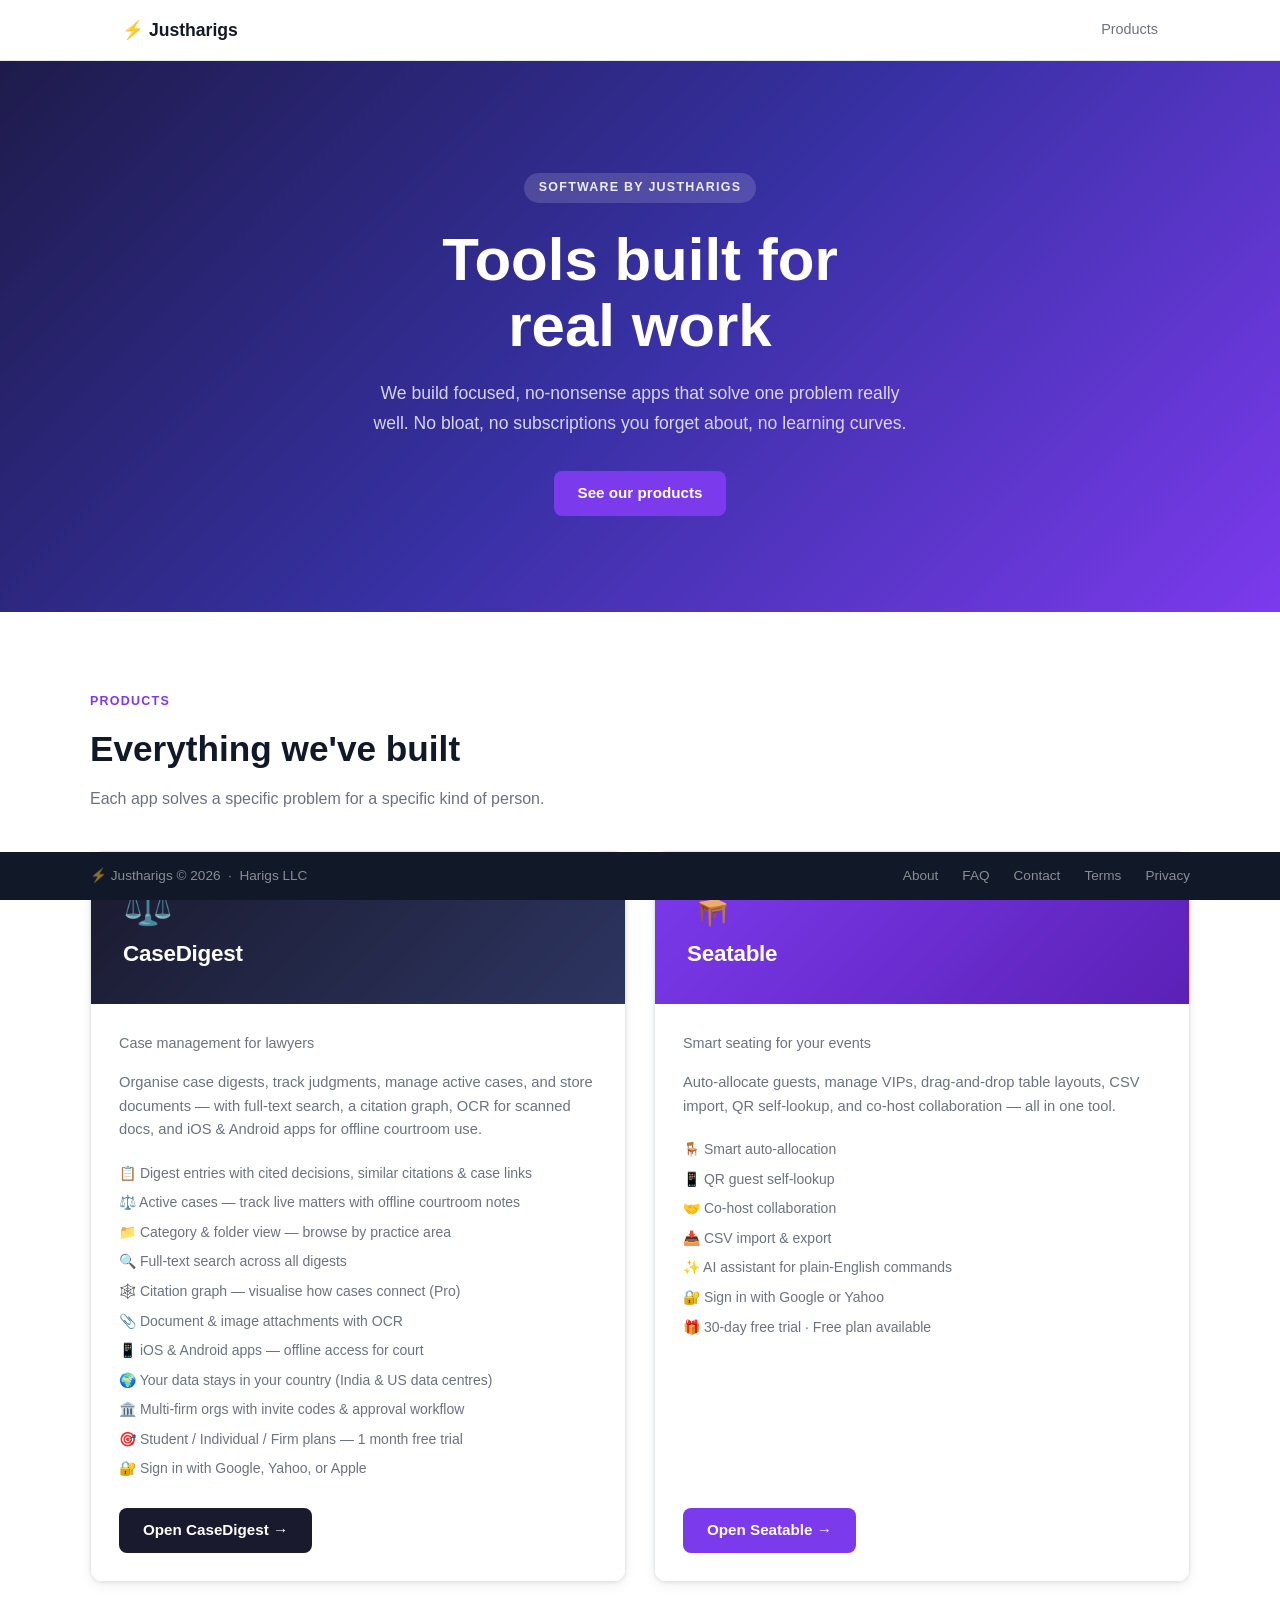
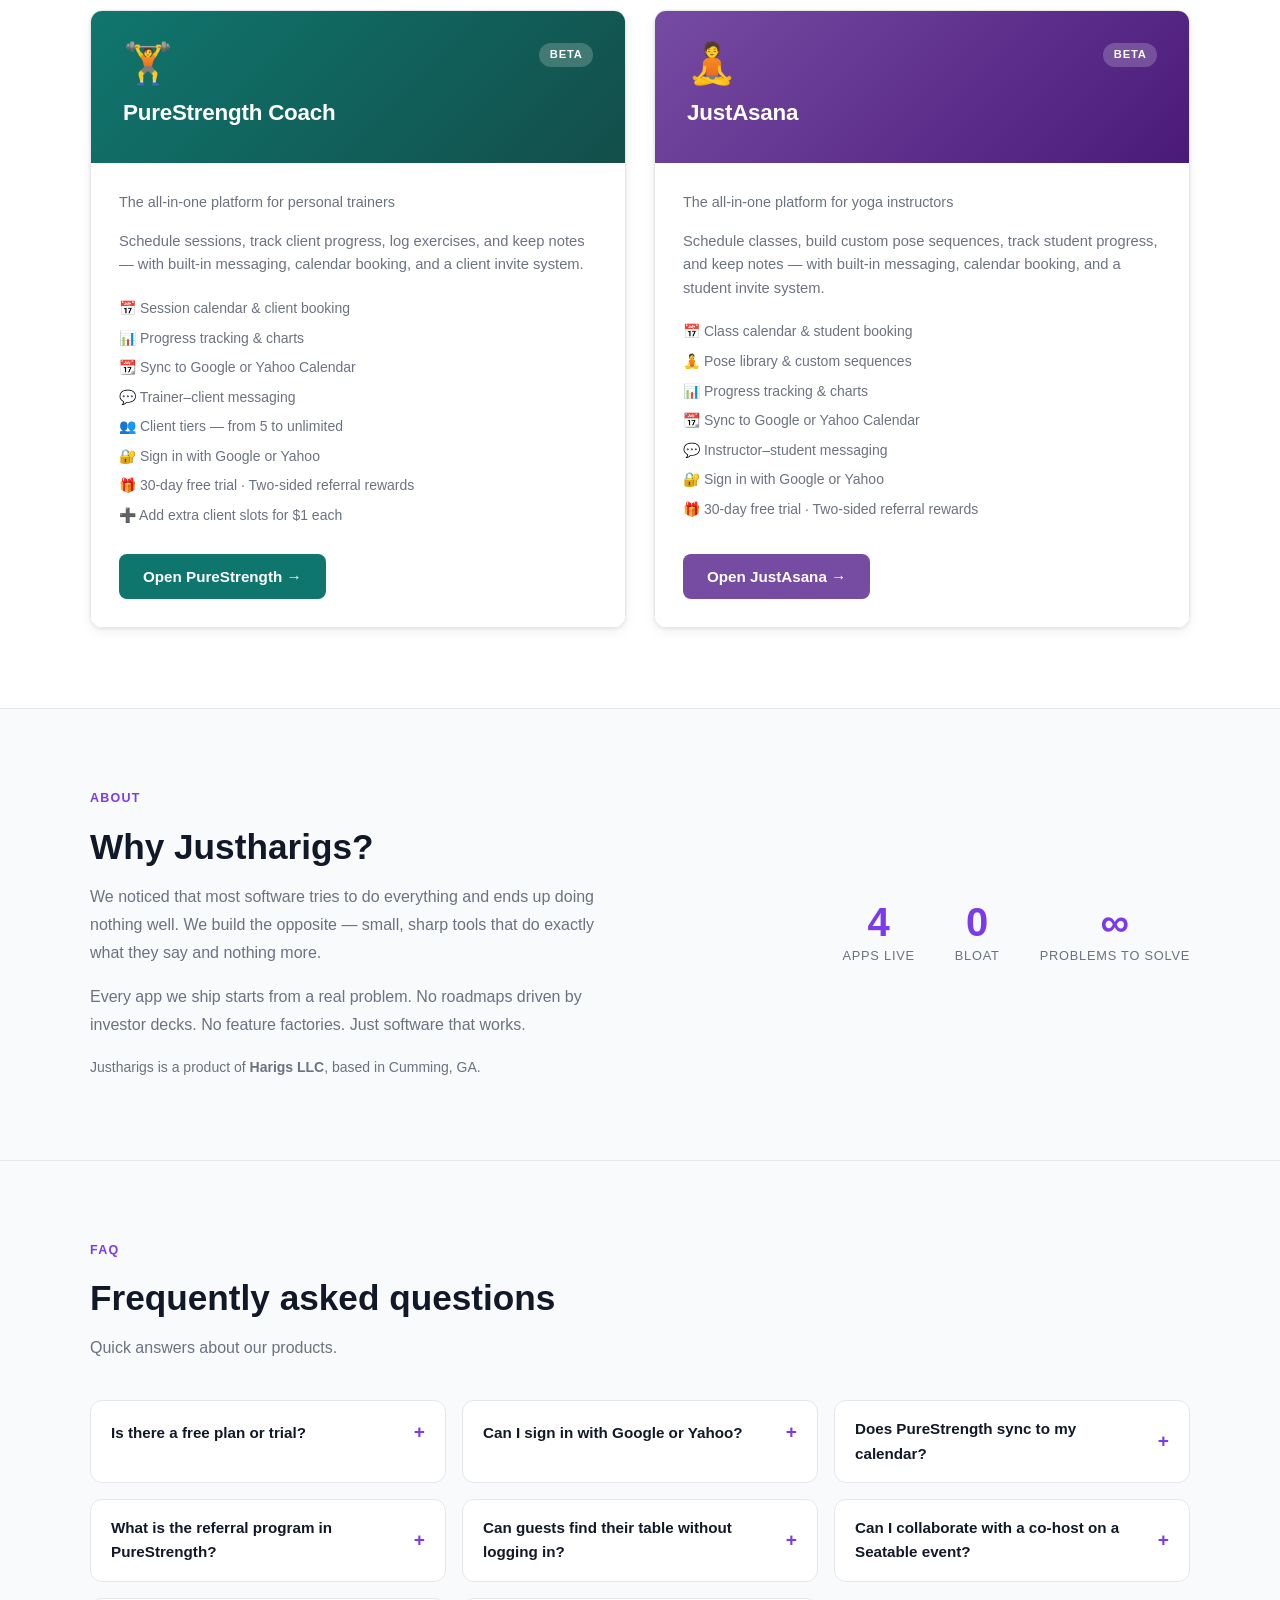
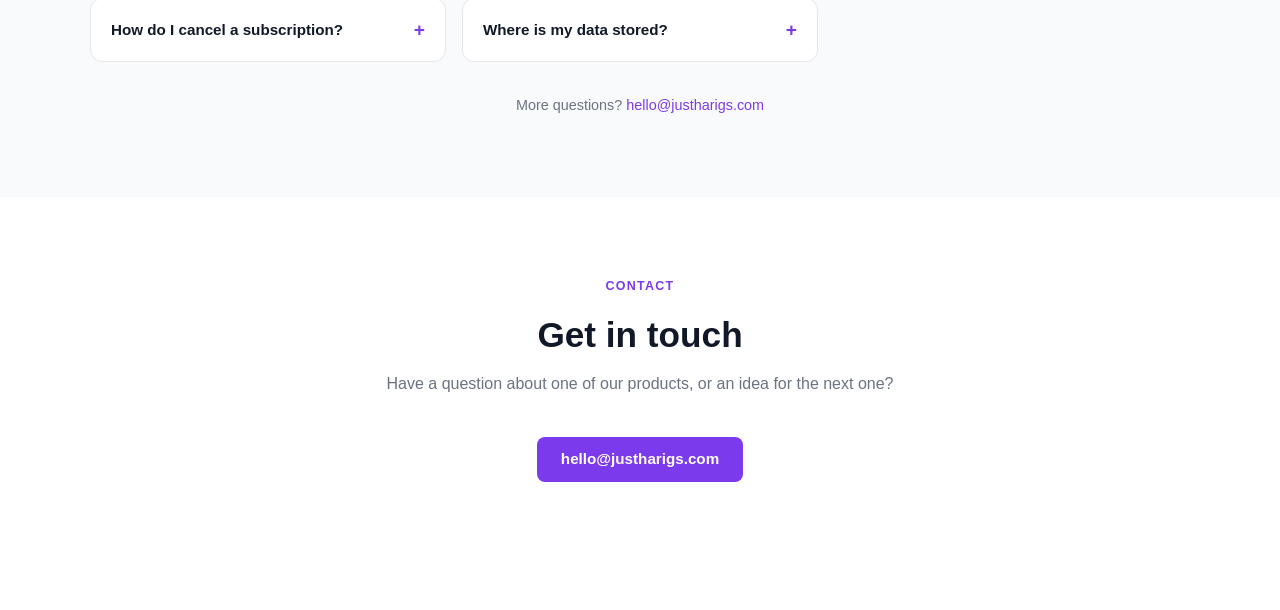
==== commit 50d62bb8: "Update CaseDigest feature list to reflect current capabilities Add active cases, category/folder vie" ====
--- a/index.html
+++ b/index.html
@@ -48,17 +48,19 @@
           </div>
           <div class="product-card-body">
             <p class="product-tagline">Case management for lawyers</p>
-            <p class="product-desc">Organise case notes, track judgments, manage contacts, and store documents — with full-text search, a citation graph to map how cases connect, OCR for scanned documents, and an Android app for offline courtroom use.</p>
+            <p class="product-desc">Organise case digests, track judgments, manage active cases, and store documents — with full-text search, a citation graph, OCR for scanned docs, and iOS &amp; Android apps for offline courtroom use.</p>
             <ul class="product-features">
-              <li>📋 Case notes &amp; judgment entries with cited decisions</li>
-              <li>🔍 Full-text search across all cases</li>
+              <li>📋 Digest entries with cited decisions, similar citations &amp; case links</li>
+              <li>⚖️ Active cases — track live matters with offline courtroom notes</li>
+              <li>📁 Category &amp; folder view — browse by practice area</li>
+              <li>🔍 Full-text search across all digests</li>
               <li>🕸️ Citation graph — visualise how cases connect (Pro)</li>
-              <li>📎 Document &amp; image attachments</li>
-              <li>🔬 OCR — extract text from scanned docs</li>
-              <li>📴 Offline access for court (Android app)</li>
+              <li>📎 Document &amp; image attachments with OCR</li>
+              <li>📱 iOS &amp; Android apps — offline access for court</li>
+              <li>🌍 Your data stays in your country (India &amp; US data centres)</li>
               <li>🏛️ Multi-firm orgs with invite codes &amp; approval workflow</li>
-              <li>🎯 Free / Basic / Pro — pay only for what you need</li>
-              <li>🔐 Sign in with Google or Yahoo</li>
+              <li>🎯 Student / Individual / Firm plans — 1 month free trial</li>
+              <li>🔐 Sign in with Google, Yahoo, or Apple</li>
             </ul>
             <div class="product-card-footer">
               <a href="https://justcasedigest.com" class="btn btn-slate" target="_blank" rel="noopener">Open CaseDigest →</a>
